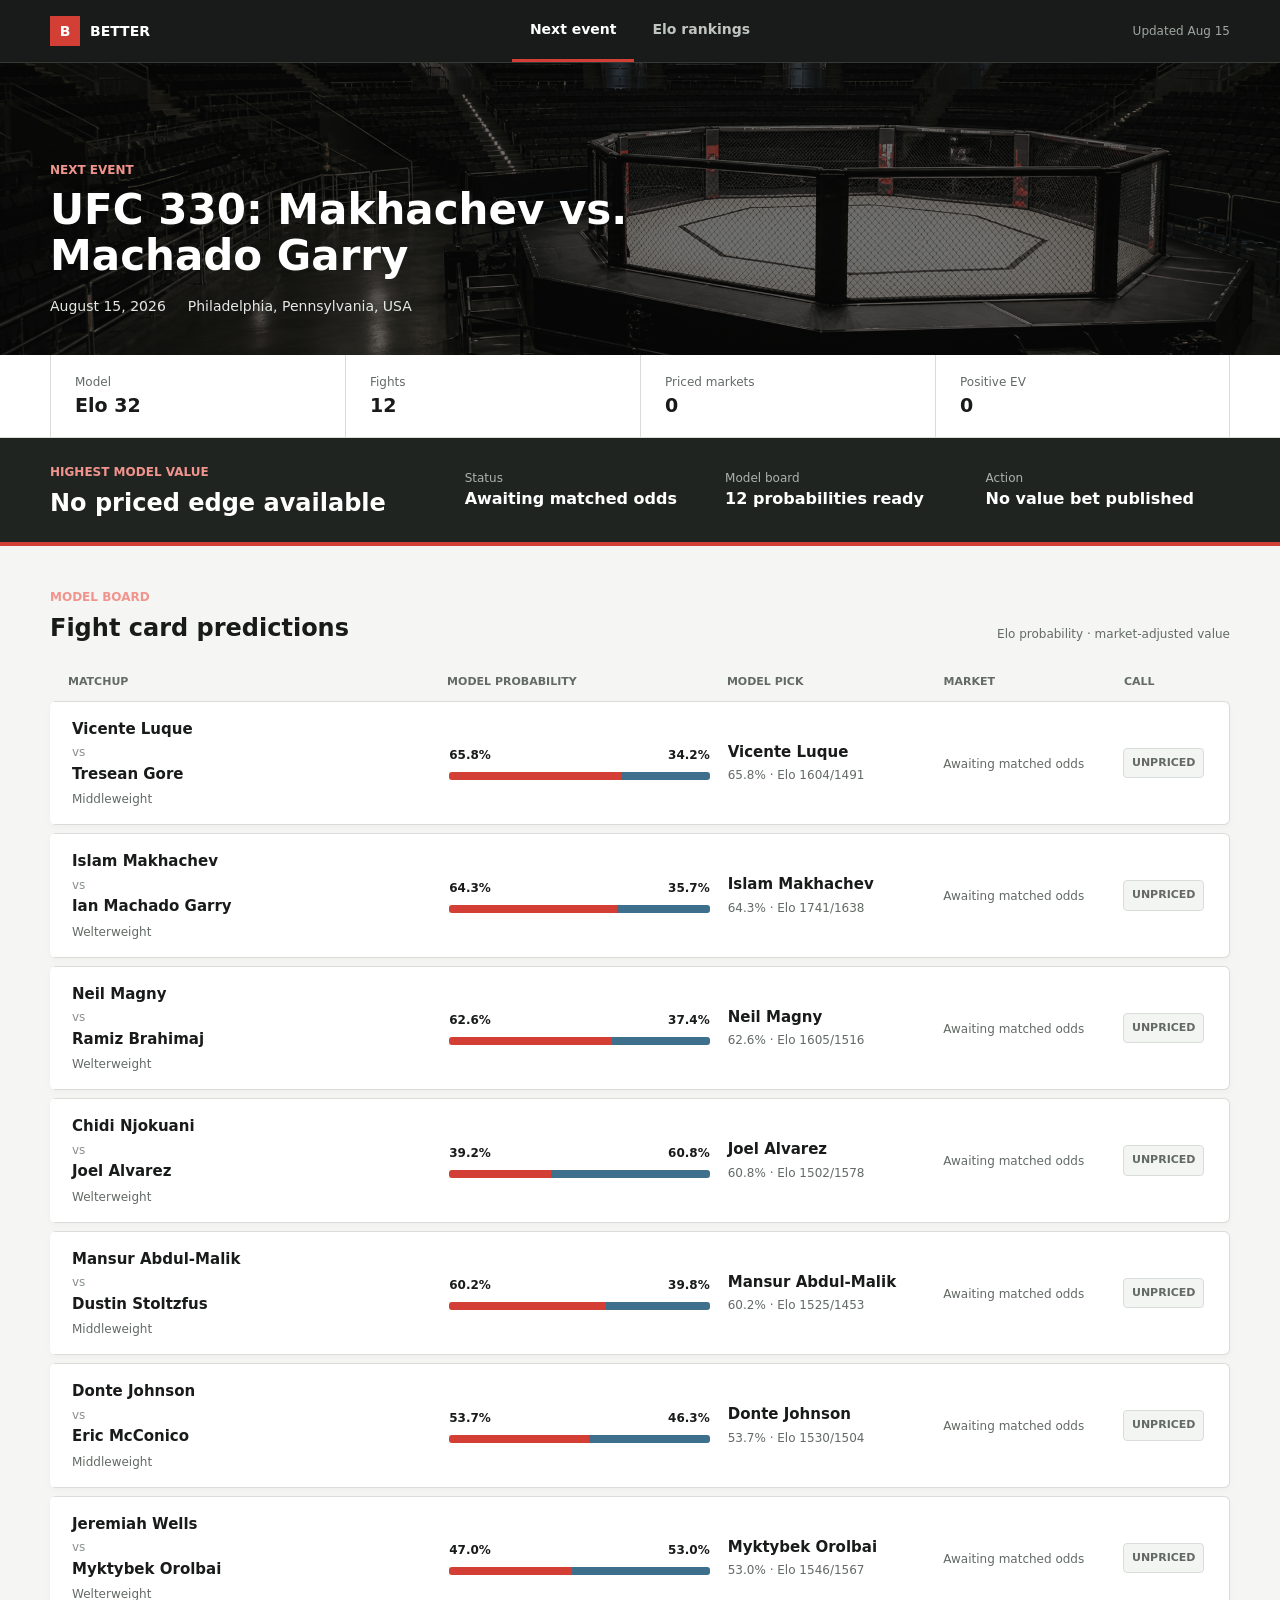
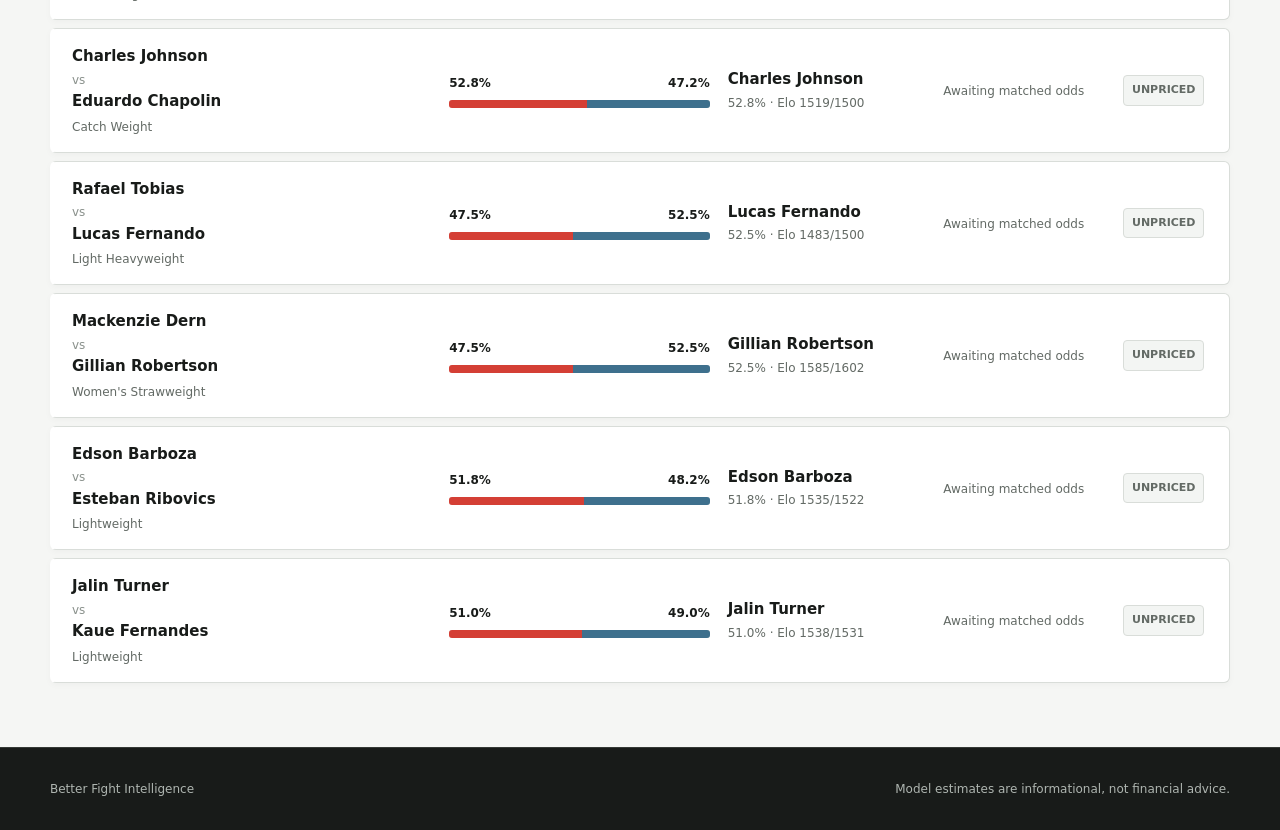
==== site/index.html @ 3f64a3b8 "Remove obsolete project artifacts" ====
<!doctype html>
<html lang="en">
<head>
  <meta charset="utf-8">
  <meta name="viewport" content="width=device-width, initial-scale=1">
  <meta name="description" content="Next-event MMA predictions, market edge, and fighter Elo ratings.">
  <title>Better | Next Event Predictions</title>
  <link rel="stylesheet" href="assets/styles.css">
  <script defer src="assets/app.js"></script>
</head>
<body data-page="predictions">
  <a class="skip-link" href="#main-content">Skip to content</a>
  <header class="site-header">
    <div class="shell nav-shell">
      <a class="brand" href="index.html" aria-label="Better predictions home">
        <span class="brand-mark">B</span>
        <span>BETTER</span>
      </a>
      <nav class="primary-nav" aria-label="Primary navigation">
        <a class="active" href="index.html">Next event</a>
        <a href="rankings.html">Elo rankings</a>
      </nav>
      <span class="data-status" id="generated-status">Loading data</span>
    </div>
  </header>

  <main id="main-content">
    <section class="event-banner" aria-labelledby="event-name">
      <div class="event-shade"></div>
      <div class="shell event-content">
        <p class="eyebrow">Next event</p>
        <h1 id="event-name">Loading fight card</h1>
        <div class="event-meta">
          <span id="event-date">--</span>
          <span id="event-location">--</span>
        </div>
      </div>
    </section>

    <section class="metric-band" aria-label="Event model summary">
      <div class="shell metric-grid">
        <div class="metric"><span class="metric-label">Model</span><strong id="model-name">--</strong></div>
        <div class="metric"><span class="metric-label">Fights</span><strong id="fight-count">--</strong></div>
        <div class="metric"><span class="metric-label">Priced markets</span><strong id="priced-count">--</strong></div>
        <div class="metric"><span class="metric-label">Positive EV</span><strong id="value-count">--</strong></div>
      </div>
    </section>

    <section class="best-bet-band" aria-labelledby="best-bet-title">
      <div class="shell best-bet-layout">
        <div>
          <p class="section-kicker">Highest model value</p>
          <h2 id="best-bet-title">Evaluating markets</h2>
        </div>
        <div class="best-bet-detail" id="best-bet-detail">--</div>
      </div>
    </section>

    <section class="shell content-section" aria-labelledby="fight-card-heading">
      <div class="section-heading">
        <div>
          <p class="section-kicker">Model board</p>
          <h2 id="fight-card-heading">Fight card predictions</h2>
        </div>
        <span class="model-note">Elo probability · market-adjusted value</span>
      </div>

      <div class="fight-table-head" aria-hidden="true">
        <span>Matchup</span><span>Model probability</span><span>Model pick</span><span>Market</span><span>Call</span>
      </div>
      <div class="fight-list" id="fight-list" aria-live="polite"></div>
    </section>
  </main>

  <footer class="site-footer">
    <div class="shell footer-layout">
      <span>Better Fight Intelligence</span>
      <span>Model estimates are informational, not financial advice.</span>
    </div>
  </footer>
</body>
</html>
---- site/assets/styles.css ----
:root {
  --ink: #181b19;
  --muted: #636a65;
  --paper: #f5f6f4;
  --surface: #ffffff;
  --line: #d9ddd9;
  --line-dark: #353a36;
  --red: #d43f35;
  --red-dark: #a92c25;
  --teal: #147c70;
  --amber: #a8750d;
  --blue: #3e708d;
  --shadow: 0 8px 22px rgba(20, 24, 21, 0.08);
}

* { box-sizing: border-box; }

html { color-scheme: light; }

body {
  margin: 0;
  background: var(--paper);
  color: var(--ink);
  font-family: Inter, ui-sans-serif, system-ui, -apple-system, BlinkMacSystemFont, "Segoe UI", sans-serif;
  font-size: 15px;
  line-height: 1.5;
  letter-spacing: 0;
}

a { color: inherit; }

.shell {
  width: min(1180px, calc(100% - 40px));
  margin: 0 auto;
}

.skip-link {
  position: fixed;
  z-index: 100;
  left: 16px;
  top: -80px;
  padding: 10px 14px;
  background: var(--surface);
  border: 1px solid var(--ink);
}

.skip-link:focus { top: 12px; }

.site-header {
  position: sticky;
  z-index: 20;
  top: 0;
  background: var(--ink);
  color: #fff;
  border-bottom: 1px solid var(--line-dark);
}

.nav-shell {
  min-height: 62px;
  display: grid;
  grid-template-columns: 1fr auto 1fr;
  align-items: center;
  gap: 24px;
}

.brand {
  display: inline-flex;
  align-items: center;
  gap: 10px;
  width: max-content;
  color: #fff;
  text-decoration: none;
  font-size: 14px;
  font-weight: 800;
}

.brand-mark {
  width: 30px;
  height: 30px;
  display: grid;
  place-items: center;
  background: var(--red);
  color: #fff;
  font-weight: 900;
}

.primary-nav { display: flex; align-self: stretch; }

.primary-nav a {
  display: flex;
  align-items: center;
  padding: 0 18px;
  color: #bfc5c0;
  text-decoration: none;
  font-size: 14px;
  font-weight: 650;
  border-bottom: 3px solid transparent;
}

.primary-nav a:hover,
.primary-nav a.active {
  color: #fff;
  border-bottom-color: var(--red);
}

.data-status {
  justify-self: end;
  color: #9fa7a1;
  font-size: 12px;
}

.event-banner {
  position: relative;
  min-height: 292px;
  display: flex;
  align-items: flex-end;
  background: var(--ink) url("arena-octagon.png") center / cover no-repeat;
  color: #fff;
  overflow: hidden;
}

.event-shade {
  position: absolute;
  inset: 0;
  background: rgba(10, 12, 10, 0.58);
}

.event-content {
  position: relative;
  z-index: 1;
  padding-top: 64px;
  padding-bottom: 38px;
}

.eyebrow,
.section-kicker {
  margin: 0 0 8px;
  color: #f1948d;
  font-size: 12px;
  font-weight: 800;
  text-transform: uppercase;
}

.eyebrow.dark { color: var(--red-dark); }

h1, h2, p { letter-spacing: 0; }

h1 {
  max-width: 780px;
  margin: 0;
  font-size: 42px;
  line-height: 1.08;
  font-weight: 780;
}

h2 {
  margin: 0;
  font-size: 24px;
  line-height: 1.2;
}

.event-meta {
  display: flex;
  gap: 22px;
  margin-top: 18px;
  color: #e5e9e5;
  font-size: 14px;
}

.metric-band {
  background: var(--surface);
  border-bottom: 1px solid var(--line);
}

.metric-grid {
  min-height: 82px;
  display: grid;
  grid-template-columns: repeat(4, 1fr);
}

.metric {
  display: flex;
  flex-direction: column;
  justify-content: center;
  padding: 14px 24px;
  border-left: 1px solid var(--line);
}

.metric:last-child { border-right: 1px solid var(--line); }
.metric strong { font-size: 19px; }
.metric-label { color: var(--muted); font-size: 12px; }

.best-bet-band {
  background: #202421;
  color: #fff;
  border-bottom: 4px solid var(--red);
}

.best-bet-layout {
  min-height: 104px;
  display: grid;
  grid-template-columns: minmax(240px, 1fr) 2fr;
  align-items: center;
  gap: 32px;
  padding-top: 18px;
  padding-bottom: 18px;
}

.best-bet-detail {
  display: grid;
  grid-template-columns: repeat(3, minmax(0, 1fr));
  gap: 16px;
}

.best-value { display: flex; flex-direction: column; }
.best-value span { color: #abb3ad; font-size: 12px; }
.best-value strong { font-size: 16px; }

.content-section { padding-top: 42px; padding-bottom: 64px; }

.section-heading {
  display: flex;
  align-items: flex-end;
  justify-content: space-between;
  gap: 24px;
  margin-bottom: 20px;
}

.model-note { color: var(--muted); font-size: 12px; }

.fight-table-head,
.fight-row {
  display: grid;
  grid-template-columns: minmax(250px, 2fr) minmax(210px, 1.45fr) minmax(150px, 1.1fr) minmax(120px, 0.9fr) 88px;
  gap: 18px;
  align-items: center;
}

.fight-table-head {
  min-height: 38px;
  padding: 0 18px;
  color: var(--muted);
  font-size: 11px;
  font-weight: 750;
  text-transform: uppercase;
}

.fight-list { display: grid; gap: 8px; }

.fight-row {
  min-height: 102px;
  padding: 16px 18px;
  background: var(--surface);
  border: 1px solid var(--line);
  border-left: 4px solid transparent;
  border-radius: 6px;
  box-shadow: 0 2px 7px rgba(20, 24, 21, 0.03);
}

.fight-row.value-row { border-left-color: var(--teal); }
.fight-row:hover { box-shadow: var(--shadow); }

.matchup { min-width: 0; }
.matchup strong { display: block; font-size: 15px; }
.matchup .versus { color: #8a918c; font-size: 12px; }
.weight-class { margin-top: 5px; color: var(--muted); font-size: 12px; }

.probability-labels {
  display: flex;
  justify-content: space-between;
  gap: 10px;
  font-size: 12px;
  font-weight: 700;
}

.probability-track {
  width: 100%;
  height: 8px;
  display: flex;
  margin-top: 8px;
  overflow: hidden;
  background: #e8ebe8;
  border-radius: 3px;
}

.probability-red { background: var(--red); }
.probability-blue { background: var(--blue); }

.pick-name { display: block; font-weight: 750; }
.pick-meta, .market-meta { color: var(--muted); font-size: 12px; }
.market-lines { display: grid; gap: 3px; }

.call-badge {
  min-width: 68px;
  display: inline-flex;
  justify-content: center;
  padding: 6px 8px;
  border: 1px solid var(--line);
  border-radius: 4px;
  color: var(--muted);
  background: #f3f5f3;
  font-size: 11px;
  font-weight: 800;
  text-transform: uppercase;
}

.call-value { color: #fff; background: var(--teal); border-color: var(--teal); }
.call-lean { color: #fff; background: var(--amber); border-color: var(--amber); }
.call-pass { color: #fff; background: #747b76; border-color: #747b76; }

.ranking-intro {
  background: var(--surface);
  border-bottom: 1px solid var(--line);
}

.intro-layout {
  min-height: 222px;
  display: grid;
  grid-template-columns: 1fr auto;
  align-items: center;
  gap: 48px;
}

.ranking-intro h1 { color: var(--ink); }
.intro-copy { max-width: 650px; margin: 14px 0 0; color: var(--muted); }

.ranking-stat {
  min-width: 190px;
  padding: 26px;
  background: var(--ink);
  color: #fff;
  border-radius: 6px;
}

.ranking-stat strong { display: block; font-size: 34px; }
.ranking-stat span { color: #adb5af; font-size: 12px; }

.ranking-controls {
  display: grid;
  grid-template-columns: minmax(220px, 1.2fr) minmax(190px, 0.8fr) auto auto;
  gap: 14px;
  align-items: end;
  margin-bottom: 18px;
  padding: 16px;
  background: #e9ece9;
  border: 1px solid var(--line);
  border-radius: 6px;
}

.search-field,
.select-field { display: grid; gap: 5px; color: var(--muted); font-size: 11px; font-weight: 700; }

input[type="search"], select {
  width: 100%;
  height: 40px;
  padding: 0 11px;
  border: 1px solid #bac0bb;
  border-radius: 4px;
  background: #fff;
  color: var(--ink);
  font: inherit;
}

.active-toggle {
  min-height: 40px;
  display: inline-flex;
  align-items: center;
  gap: 8px;
  color: #343935;
  font-size: 13px;
}

.active-toggle input { width: 17px; height: 17px; accent-color: var(--teal); }
.result-count { align-self: center; color: var(--muted); font-size: 12px; text-align: right; }

.ranking-table-wrap { overflow-x: auto; border: 1px solid var(--line); border-radius: 6px; background: #fff; }
.ranking-table { width: 100%; min-width: 900px; border-collapse: collapse; }
.ranking-table th { height: 42px; padding: 0 13px; background: #eef0ee; color: var(--muted); font-size: 11px; text-align: left; text-transform: uppercase; }
.ranking-table td { height: 58px; padding: 8px 13px; border-top: 1px solid #e4e7e4; vertical-align: middle; }
.ranking-table tbody tr:hover { background: #f7f8f7; }
.rank-number { color: var(--muted); font-variant-numeric: tabular-nums; }
.fighter-name { font-weight: 750; }
.elo-score { font-size: 17px; font-weight: 800; font-variant-numeric: tabular-nums; }
.positive { color: var(--teal); }
.negative { color: var(--red-dark); }
.neutral { color: var(--muted); }

.form { display: flex; gap: 4px; }
.form-mark { width: 23px; height: 23px; display: grid; place-items: center; border-radius: 3px; color: #fff; font-size: 9px; font-weight: 850; }
.form-w { background: var(--teal); }
.form-l { background: var(--red); }
.form-d { background: var(--amber); }
.form-nc { background: #707772; }

.show-more {
  height: 42px;
  display: block;
  margin: 18px auto 0;
  padding: 0 22px;
  border: 1px solid var(--ink);
  border-radius: 4px;
  background: transparent;
  color: var(--ink);
  font: inherit;
  font-weight: 750;
  cursor: pointer;
}

.show-more:hover { background: var(--ink); color: #fff; }
.show-more[hidden] { display: none; }

.site-footer {
  background: var(--ink);
  color: #aeb5b0;
  border-top: 1px solid var(--line-dark);
}

.footer-layout {
  min-height: 82px;
  display: flex;
  justify-content: space-between;
  align-items: center;
  gap: 30px;
  font-size: 12px;
}

.error-state { padding: 26px; background: #fff; border: 1px solid #e0aaa5; color: var(--red-dark); border-radius: 6px; }
.mobile-label { display: none; }

@media (max-width: 900px) {
  .nav-shell { grid-template-columns: auto 1fr; }
  .data-status { display: none; }
  .primary-nav { justify-self: end; }
  .fight-table-head { display: none; }
  .fight-row { grid-template-columns: 1fr 1fr; gap: 18px 24px; }
  .matchup { grid-column: 1 / -1; }
  .mobile-label { display: block; margin-bottom: 4px; color: var(--muted); font-size: 10px; font-weight: 750; text-transform: uppercase; }
  .ranking-controls { grid-template-columns: 1fr 1fr; }
}

@media (max-width: 640px) {
  .shell { width: min(100% - 24px, 1180px); }
  .site-header { position: static; }
  .nav-shell { min-height: 108px; grid-template-columns: 1fr; gap: 0; padding-top: 12px; }
  .brand { justify-self: center; }
  .primary-nav { width: 100%; justify-self: stretch; justify-content: center; }
  .primary-nav a { min-height: 55px; padding: 0 14px; }
  .event-banner { min-height: 250px; background-position: 62% center; }
  .event-content { padding-top: 40px; padding-bottom: 28px; }
  h1 { font-size: 31px; }
  h2 { font-size: 21px; }
  .event-meta { flex-direction: column; gap: 3px; margin-top: 14px; }
  .metric-grid { grid-template-columns: 1fr 1fr; }
  .metric { min-height: 72px; border-bottom: 1px solid var(--line); }
  .metric:nth-child(2) { border-right: 1px solid var(--line); }
  .best-bet-layout { grid-template-columns: 1fr; gap: 14px; }
  .best-bet-detail { grid-template-columns: 1fr 1fr; }
  .section-heading { align-items: flex-start; flex-direction: column; gap: 8px; }
  .content-section { padding-top: 30px; padding-bottom: 44px; }
  .fight-row { grid-template-columns: 1fr; }
  .matchup { grid-column: auto; }
  .intro-layout { min-height: auto; grid-template-columns: 1fr; gap: 24px; padding-top: 38px; padding-bottom: 30px; }
  .ranking-stat { min-width: 0; padding: 18px; }
  .ranking-controls { grid-template-columns: 1fr; }
  .result-count { text-align: left; }
  .footer-layout { min-height: 100px; align-items: flex-start; justify-content: center; flex-direction: column; gap: 4px; padding-top: 22px; padding-bottom: 22px; }
}
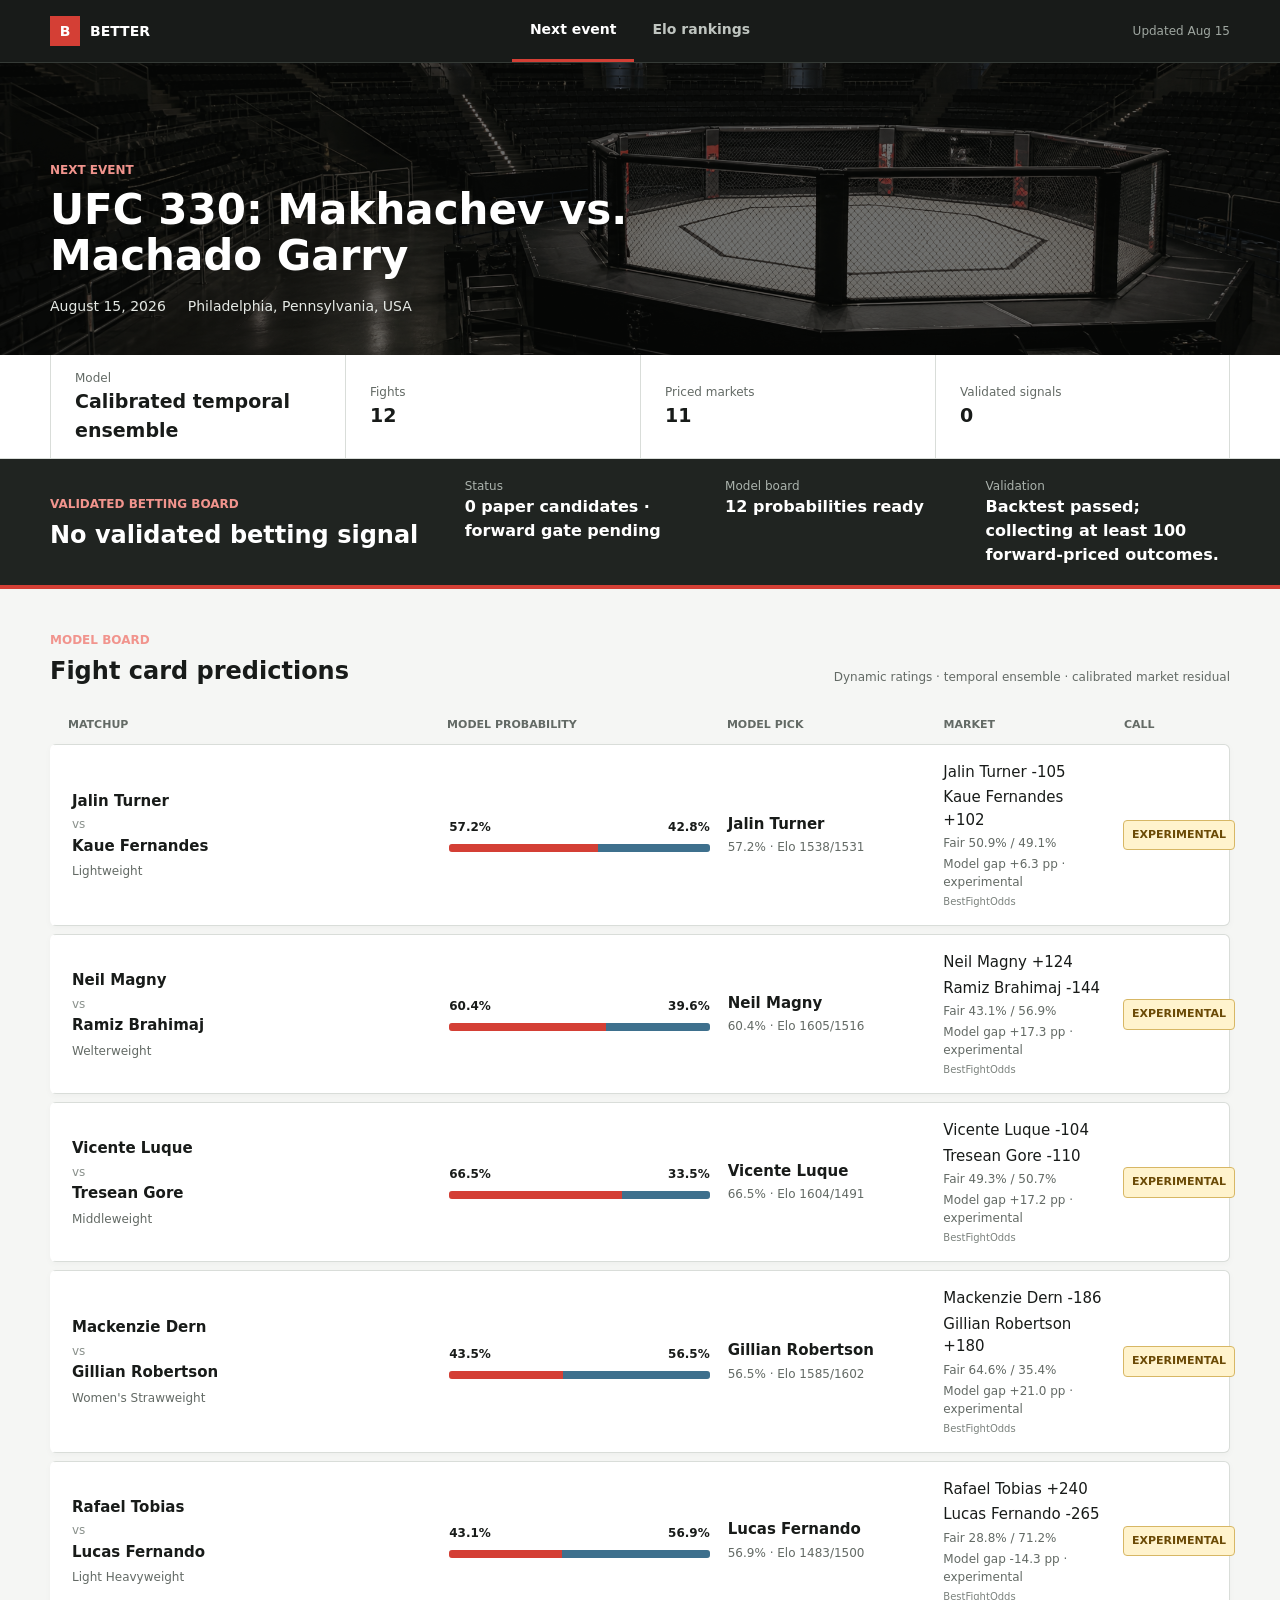
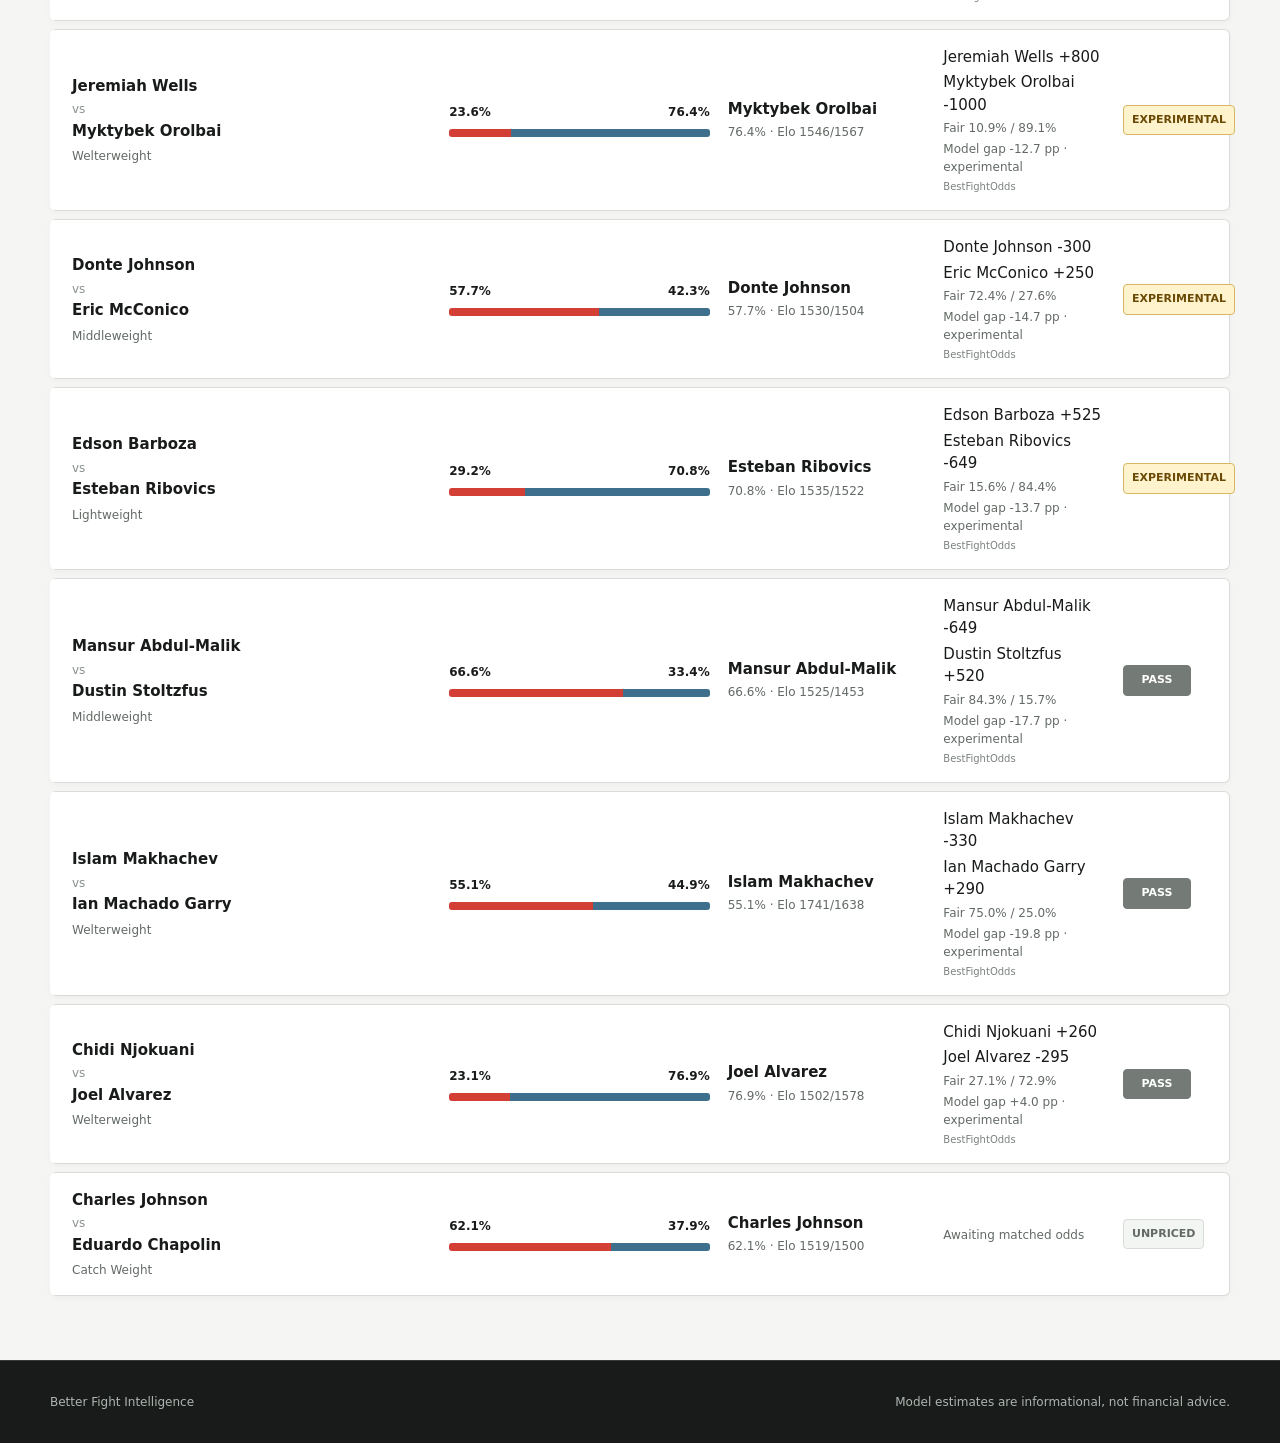
==== commit c26acc69: "Add calibrated model validation and forward prediction tracking" ====
--- a/site/index.html
+++ b/site/index.html
@@ -5,8 +5,8 @@
   <meta name="viewport" content="width=device-width, initial-scale=1">
   <meta name="description" content="Next-event MMA predictions, market edge, and fighter Elo ratings.">
   <title>Better | Next Event Predictions</title>
-  <link rel="stylesheet" href="assets/styles.css">
-  <script defer src="assets/app.js"></script>
+  <link rel="stylesheet" href="assets/styles.css?v=3">
+  <script defer src="assets/app.js?v=3"></script>
 </head>
 <body data-page="predictions">
   <a class="skip-link" href="#main-content">Skip to content</a>
@@ -42,14 +42,14 @@
         <div class="metric"><span class="metric-label">Model</span><strong id="model-name">--</strong></div>
         <div class="metric"><span class="metric-label">Fights</span><strong id="fight-count">--</strong></div>
         <div class="metric"><span class="metric-label">Priced markets</span><strong id="priced-count">--</strong></div>
-        <div class="metric"><span class="metric-label">Positive EV</span><strong id="value-count">--</strong></div>
+        <div class="metric"><span class="metric-label">Validated signals</span><strong id="value-count">--</strong></div>
       </div>
     </section>
 
     <section class="best-bet-band" aria-labelledby="best-bet-title">
       <div class="shell best-bet-layout">
         <div>
-          <p class="section-kicker">Highest model value</p>
+          <p class="section-kicker">Validated betting board</p>
           <h2 id="best-bet-title">Evaluating markets</h2>
         </div>
         <div class="best-bet-detail" id="best-bet-detail">--</div>
@@ -62,7 +62,7 @@
           <p class="section-kicker">Model board</p>
           <h2 id="fight-card-heading">Fight card predictions</h2>
         </div>
-        <span class="model-note">Elo probability · market-adjusted value</span>
+        <span class="model-note">Dynamic ratings · temporal ensemble · calibrated market residual</span>
       </div>
 
       <div class="fight-table-head" aria-hidden="true">
--- a/site/assets/styles.css
+++ b/site/assets/styles.css
@@ -288,6 +288,7 @@
 
 .pick-name { display: block; font-weight: 750; }
 .pick-meta, .market-meta { color: var(--muted); font-size: 12px; }
+.market-source { color: #7b827d; font-size: 10px; }
 .market-lines { display: grid; gap: 3px; }
 
 .call-badge {
@@ -304,7 +305,9 @@
   text-transform: uppercase;
 }
 
-.call-value { color: #fff; background: var(--teal); border-color: var(--teal); }
+.call-signal { color: #fff; background: var(--teal); border-color: var(--teal); }
+.call-paper { color: #fff; background: var(--blue); border-color: var(--blue); }
+.call-experimental { color: #6b4a06; background: #fff3cd; border-color: #d7b765; }
 .call-lean { color: #fff; background: var(--amber); border-color: var(--amber); }
 .call-pass { color: #fff; background: #747b76; border-color: #747b76; }
 
@@ -455,10 +458,12 @@
   .metric:nth-child(2) { border-right: 1px solid var(--line); }
   .best-bet-layout { grid-template-columns: 1fr; gap: 14px; }
   .best-bet-detail { grid-template-columns: 1fr 1fr; }
+  .best-bet-detail .best-value:last-child { grid-column: 1 / -1; }
   .section-heading { align-items: flex-start; flex-direction: column; gap: 8px; }
   .content-section { padding-top: 30px; padding-bottom: 44px; }
-  .fight-row { grid-template-columns: 1fr; }
-  .matchup { grid-column: auto; }
+  .fight-row { grid-template-columns: 1fr 1fr; }
+  .matchup,
+  .fight-row > div:nth-child(2) { grid-column: 1 / -1; }
   .intro-layout { min-height: auto; grid-template-columns: 1fr; gap: 24px; padding-top: 38px; padding-bottom: 30px; }
   .ranking-stat { min-width: 0; padding: 18px; }
   .ranking-controls { grid-template-columns: 1fr; }
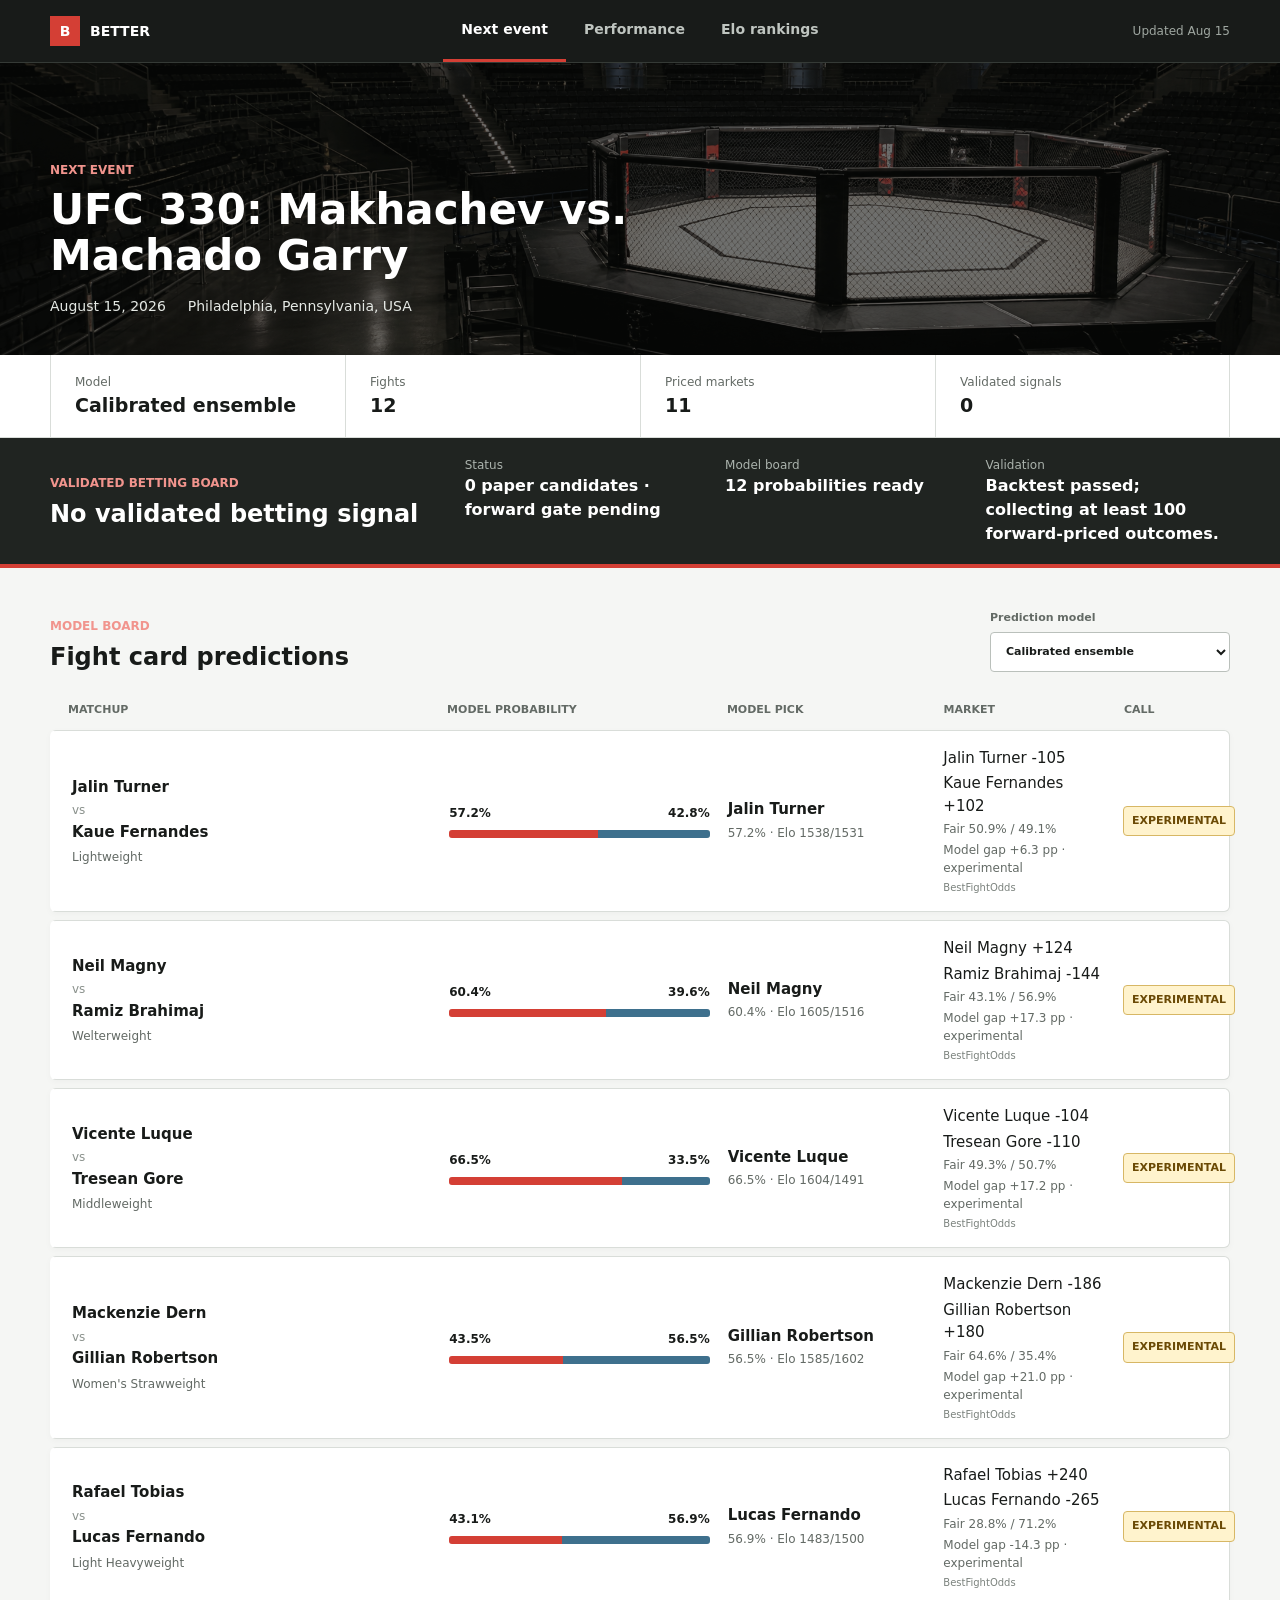
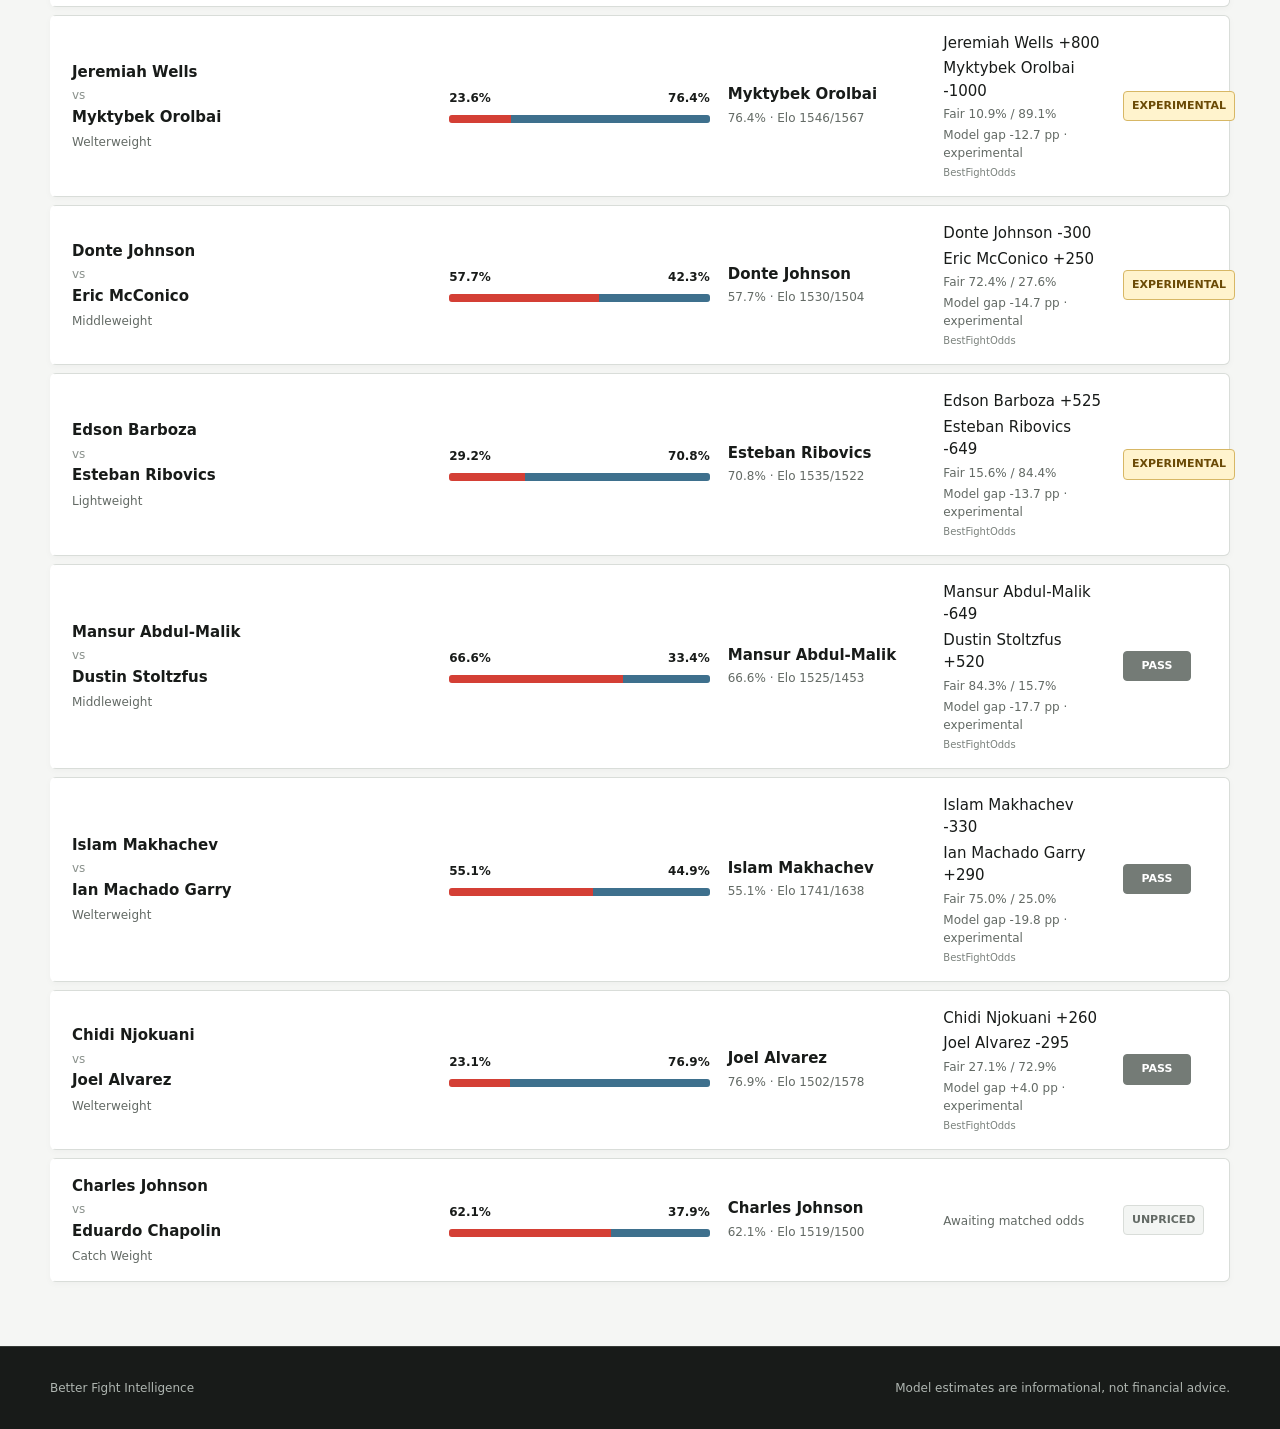
==== commit 0e296598: "Implement application updates" ====
--- a/site/index.html
+++ b/site/index.html
@@ -5,8 +5,8 @@
   <meta name="viewport" content="width=device-width, initial-scale=1">
   <meta name="description" content="Next-event MMA predictions, market edge, and fighter Elo ratings.">
   <title>Better | Next Event Predictions</title>
-  <link rel="stylesheet" href="assets/styles.css?v=3">
-  <script defer src="assets/app.js?v=3"></script>
+  <link rel="stylesheet" href="assets/styles.css?v=4">
+  <script defer src="assets/app.js?v=4"></script>
 </head>
 <body data-page="predictions">
   <a class="skip-link" href="#main-content">Skip to content</a>
@@ -18,6 +18,7 @@
       </a>
       <nav class="primary-nav" aria-label="Primary navigation">
         <a class="active" href="index.html">Next event</a>
+        <a href="performance.html">Performance</a>
         <a href="rankings.html">Elo rankings</a>
       </nav>
       <span class="data-status" id="generated-status">Loading data</span>
@@ -62,7 +63,10 @@
           <p class="section-kicker">Model board</p>
           <h2 id="fight-card-heading">Fight card predictions</h2>
         </div>
-        <span class="model-note">Dynamic ratings · temporal ensemble · calibrated market residual</span>
+        <label class="select-field model-selector">
+          <span>Prediction model</span>
+          <select id="prediction-model"></select>
+        </label>
       </div>
 
       <div class="fight-table-head" aria-hidden="true">
--- a/site/assets/styles.css
+++ b/site/assets/styles.css
@@ -227,6 +227,7 @@
 }
 
 .model-note { color: var(--muted); font-size: 12px; }
+.model-selector { width: min(240px, 100%); }
 
 .fight-table-head,
 .fight-row {
@@ -308,6 +309,7 @@
 .call-signal { color: #fff; background: var(--teal); border-color: var(--teal); }
 .call-paper { color: #fff; background: var(--blue); border-color: var(--blue); }
 .call-experimental { color: #6b4a06; background: #fff3cd; border-color: #d7b765; }
+.call-compare { color: #315c73; background: #e8f1f5; border-color: #a8c3d1; }
 .call-lean { color: #fff; background: var(--amber); border-color: var(--amber); }
 .call-pass { color: #fff; background: #747b76; border-color: #747b76; }
 
@@ -387,6 +389,16 @@
 .positive { color: var(--teal); }
 .negative { color: var(--red-dark); }
 .neutral { color: var(--muted); }
+
+.performance-intro .intro-copy { max-width: 720px; }
+.performance-period { background: var(--teal); }
+.performance-table-wrap { overflow-x: auto; border: 1px solid var(--line); border-radius: 6px; background: #fff; }
+.performance-table { width: 100%; min-width: 760px; border-collapse: collapse; font-variant-numeric: tabular-nums; }
+.performance-table th { height: 42px; padding: 0 15px; background: #eef0ee; color: var(--muted); font-size: 11px; text-align: left; text-transform: uppercase; }
+.performance-table td { height: 58px; padding: 9px 15px; border-top: 1px solid #e4e7e4; }
+.performance-table tbody tr:hover { background: #f7f8f7; }
+.event-name-cell { width: 44%; font-weight: 730; }
+.accuracy-score { color: var(--teal); font-weight: 800; }
 
 .form { display: flex; gap: 4px; }
 .form-mark { width: 23px; height: 23px; display: grid; place-items: center; border-radius: 3px; color: #fff; font-size: 9px; font-weight: 850; }
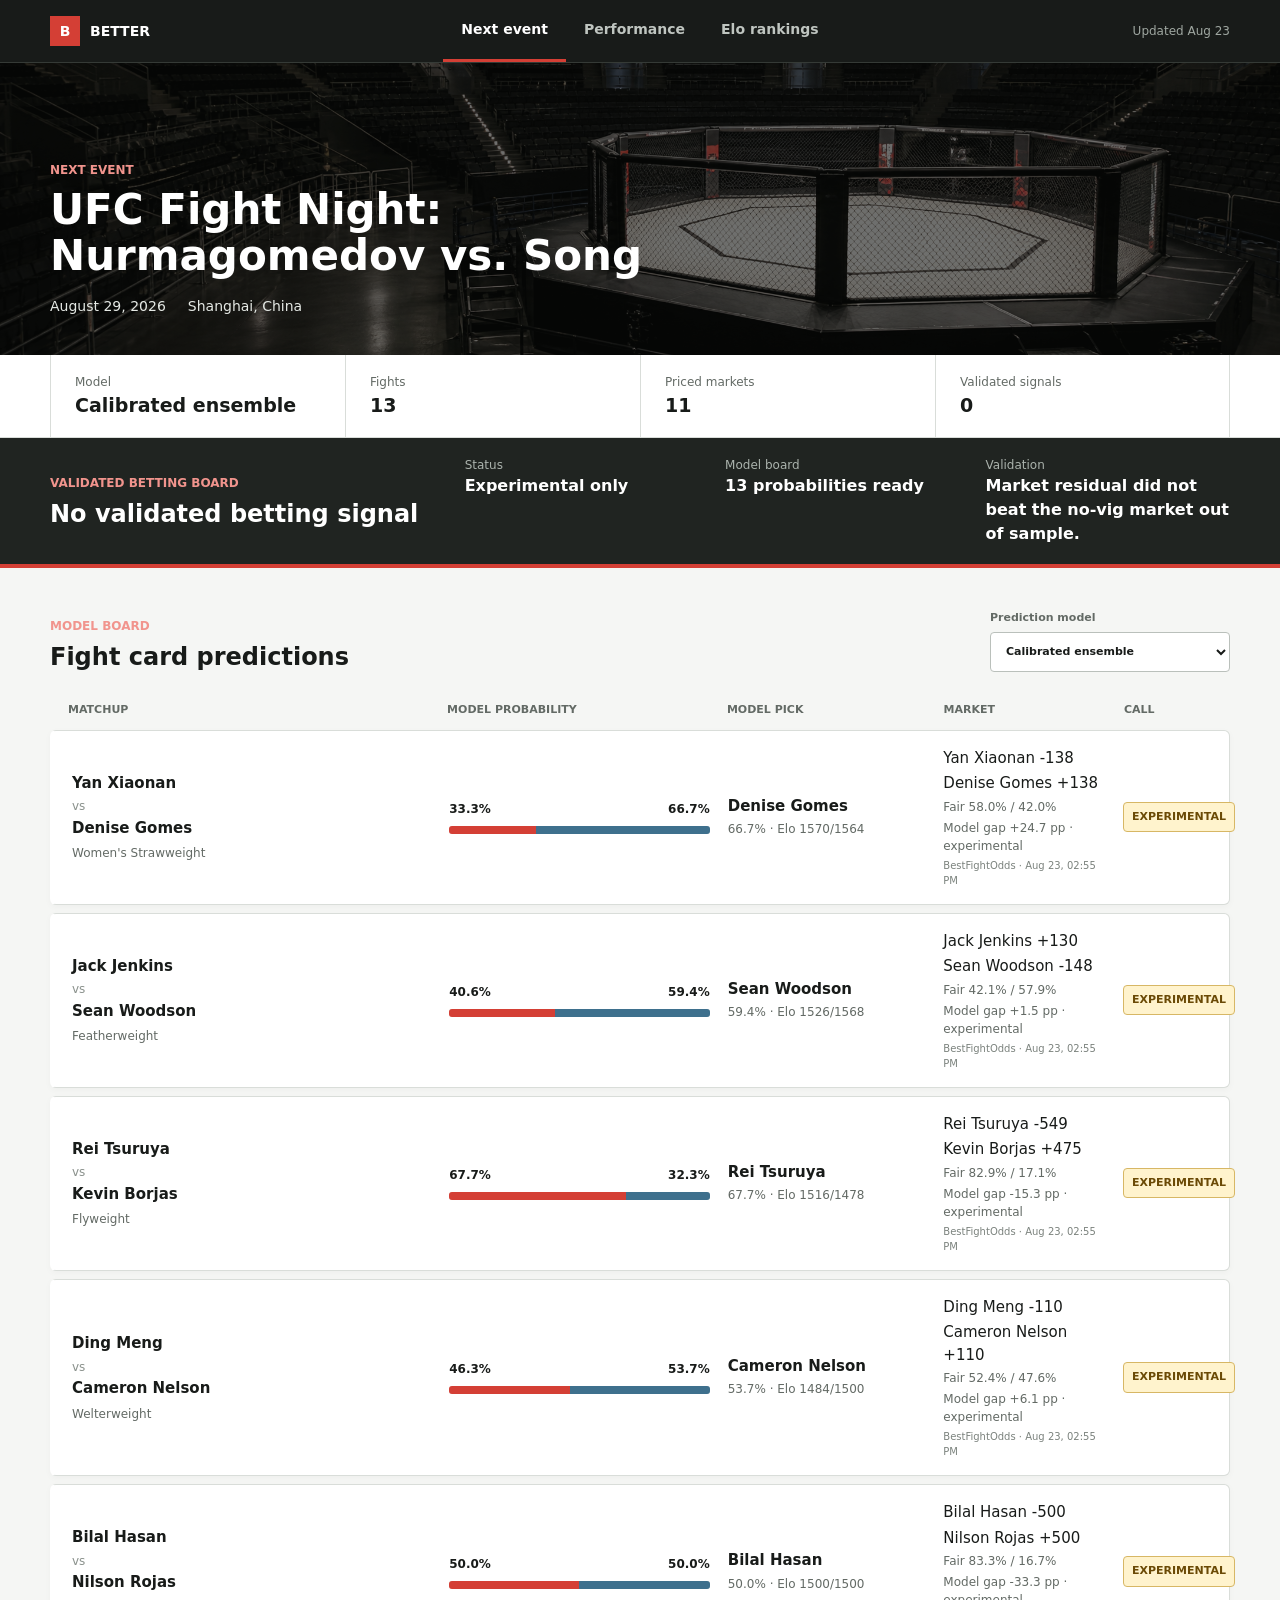
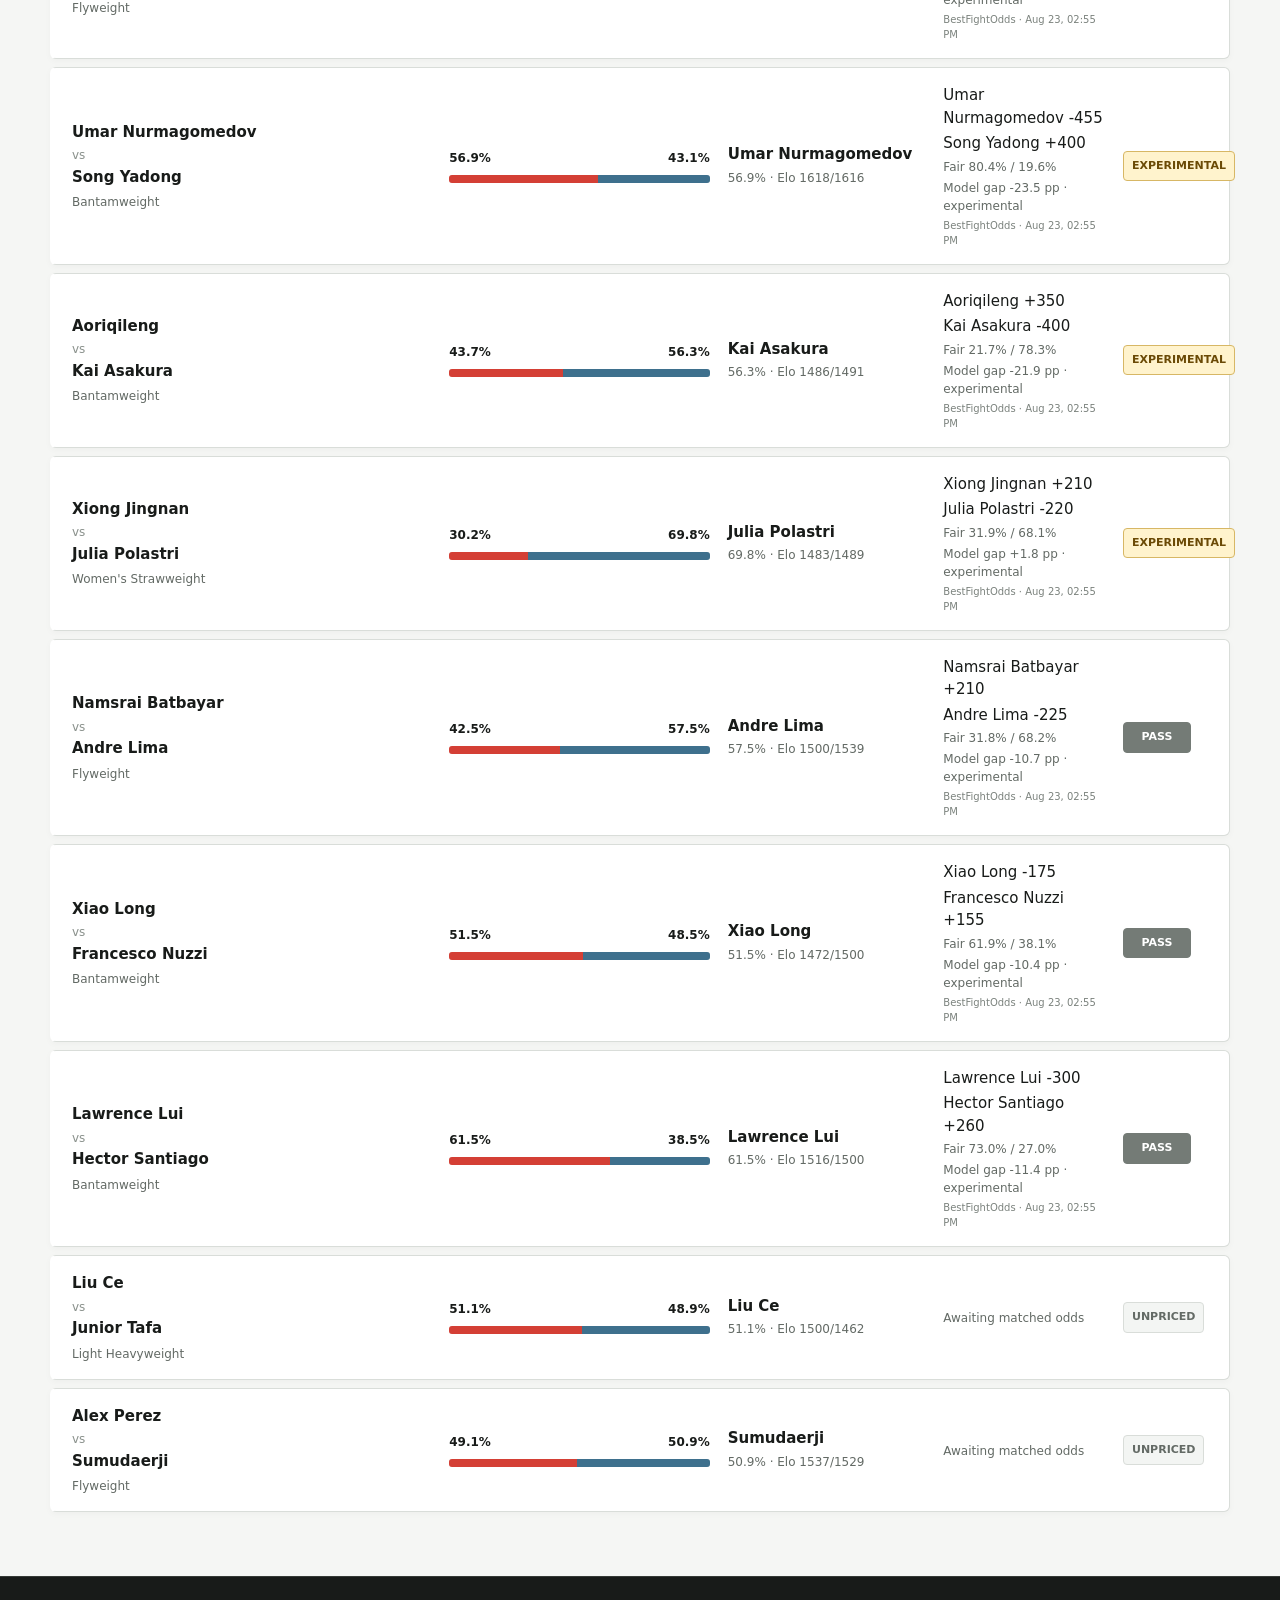
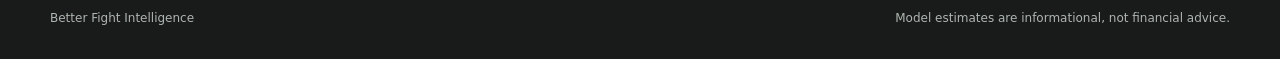
==== commit 18d5993a: "Add initial application implementation" ====
--- a/site/index.html
+++ b/site/index.html
@@ -5,8 +5,8 @@
   <meta name="viewport" content="width=device-width, initial-scale=1">
   <meta name="description" content="Next-event MMA predictions, market edge, and fighter Elo ratings.">
   <title>Better | Next Event Predictions</title>
-  <link rel="stylesheet" href="assets/styles.css?v=4">
-  <script defer src="assets/app.js?v=4"></script>
+  <link rel="stylesheet" href="assets/styles.css?v=5">
+  <script defer src="assets/app.js?v=5"></script>
 </head>
 <body data-page="predictions">
   <a class="skip-link" href="#main-content">Skip to content</a>
--- a/site/assets/styles.css
+++ b/site/assets/styles.css
@@ -399,6 +399,24 @@
 .performance-table tbody tr:hover { background: #f7f8f7; }
 .event-name-cell { width: 44%; font-weight: 730; }
 .accuracy-score { color: var(--teal); font-weight: 800; }
+.event-detail-trigger { padding: 0; border: 0; background: transparent; color: var(--ink); font: inherit; font-weight: 730; text-align: left; cursor: pointer; }
+.event-detail-trigger:hover { color: var(--red-dark); text-decoration: underline; }
+.event-detail-dialog { width: min(660px, calc(100% - 28px)); max-height: min(760px, calc(100dvh - 28px)); padding: 0; border: 1px solid var(--line-dark); border-radius: 6px; color: var(--ink); background: var(--surface); box-shadow: 0 18px 60px rgba(0, 0, 0, 0.28); }
+.event-detail-dialog::backdrop { background: rgba(12, 15, 13, 0.64); }
+.event-detail-header { display: flex; align-items: flex-start; justify-content: space-between; gap: 16px; padding: 24px 24px 16px; border-bottom: 1px solid var(--line); }
+.event-detail-header h2 { font-size: 22px; }
+.dialog-close { width: 34px; height: 34px; display: grid; place-items: center; flex: 0 0 auto; border: 1px solid var(--line); border-radius: 4px; background: var(--surface); color: var(--ink); font-size: 25px; line-height: 1; cursor: pointer; }
+.dialog-close:hover { background: var(--ink); color: #fff; }
+.event-detail-summary { margin: 16px 24px; color: var(--muted); }
+.incorrect-fight-list { max-height: 500px; overflow-y: auto; padding: 0 24px 24px; }
+.incorrect-fight { display: flex; justify-content: space-between; gap: 16px; padding: 14px 0; border-top: 1px solid var(--line); }
+.incorrect-fight:first-child { border-top: 0; }
+.incorrect-fight strong { display: block; }
+.incorrect-fight strong span { color: var(--muted); font-size: 12px; font-weight: 500; }
+.incorrect-actual { display: block; margin-top: 4px; color: var(--red-dark); font-size: 12px; }
+.incorrect-pick { min-width: 130px; display: flex; flex-direction: column; align-items: flex-end; color: var(--muted); font-size: 12px; text-align: right; }
+.incorrect-pick strong { color: var(--ink); font-size: 15px; }
+.no-incorrect-picks { margin: 0; padding: 16px 0; color: var(--teal); font-weight: 700; }
 
 .form { display: flex; gap: 4px; }
 .form-mark { width: 23px; height: 23px; display: grid; place-items: center; border-radius: 3px; color: #fff; font-size: 9px; font-weight: 850; }
@@ -480,5 +498,10 @@
   .ranking-stat { min-width: 0; padding: 18px; }
   .ranking-controls { grid-template-columns: 1fr; }
   .result-count { text-align: left; }
+  .event-detail-header { padding: 20px 18px 14px; }
+  .event-detail-summary { margin: 14px 18px; }
+  .incorrect-fight-list { max-height: 480px; padding: 0 18px 18px; }
+  .incorrect-fight { flex-direction: column; gap: 8px; }
+  .incorrect-pick { align-items: flex-start; text-align: left; }
   .footer-layout { min-height: 100px; align-items: flex-start; justify-content: center; flex-direction: column; gap: 4px; padding-top: 22px; padding-bottom: 22px; }
 }
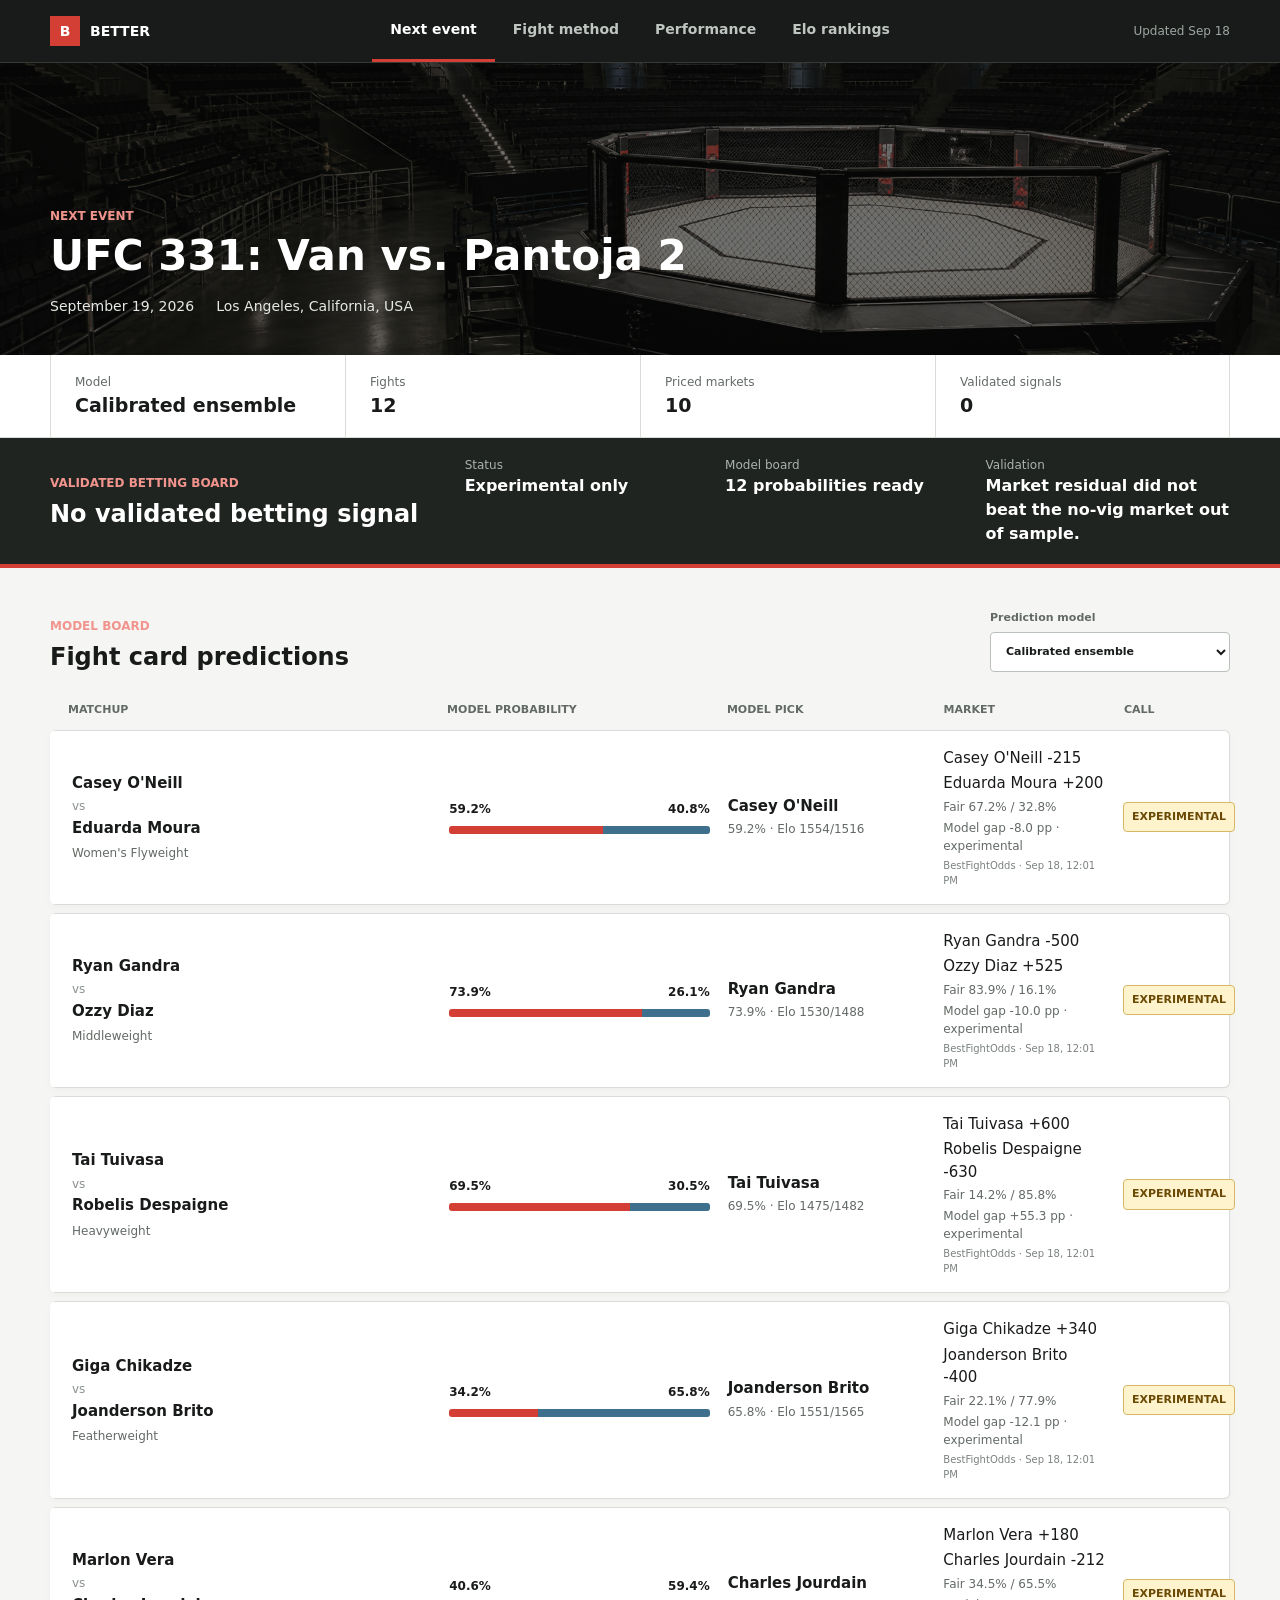
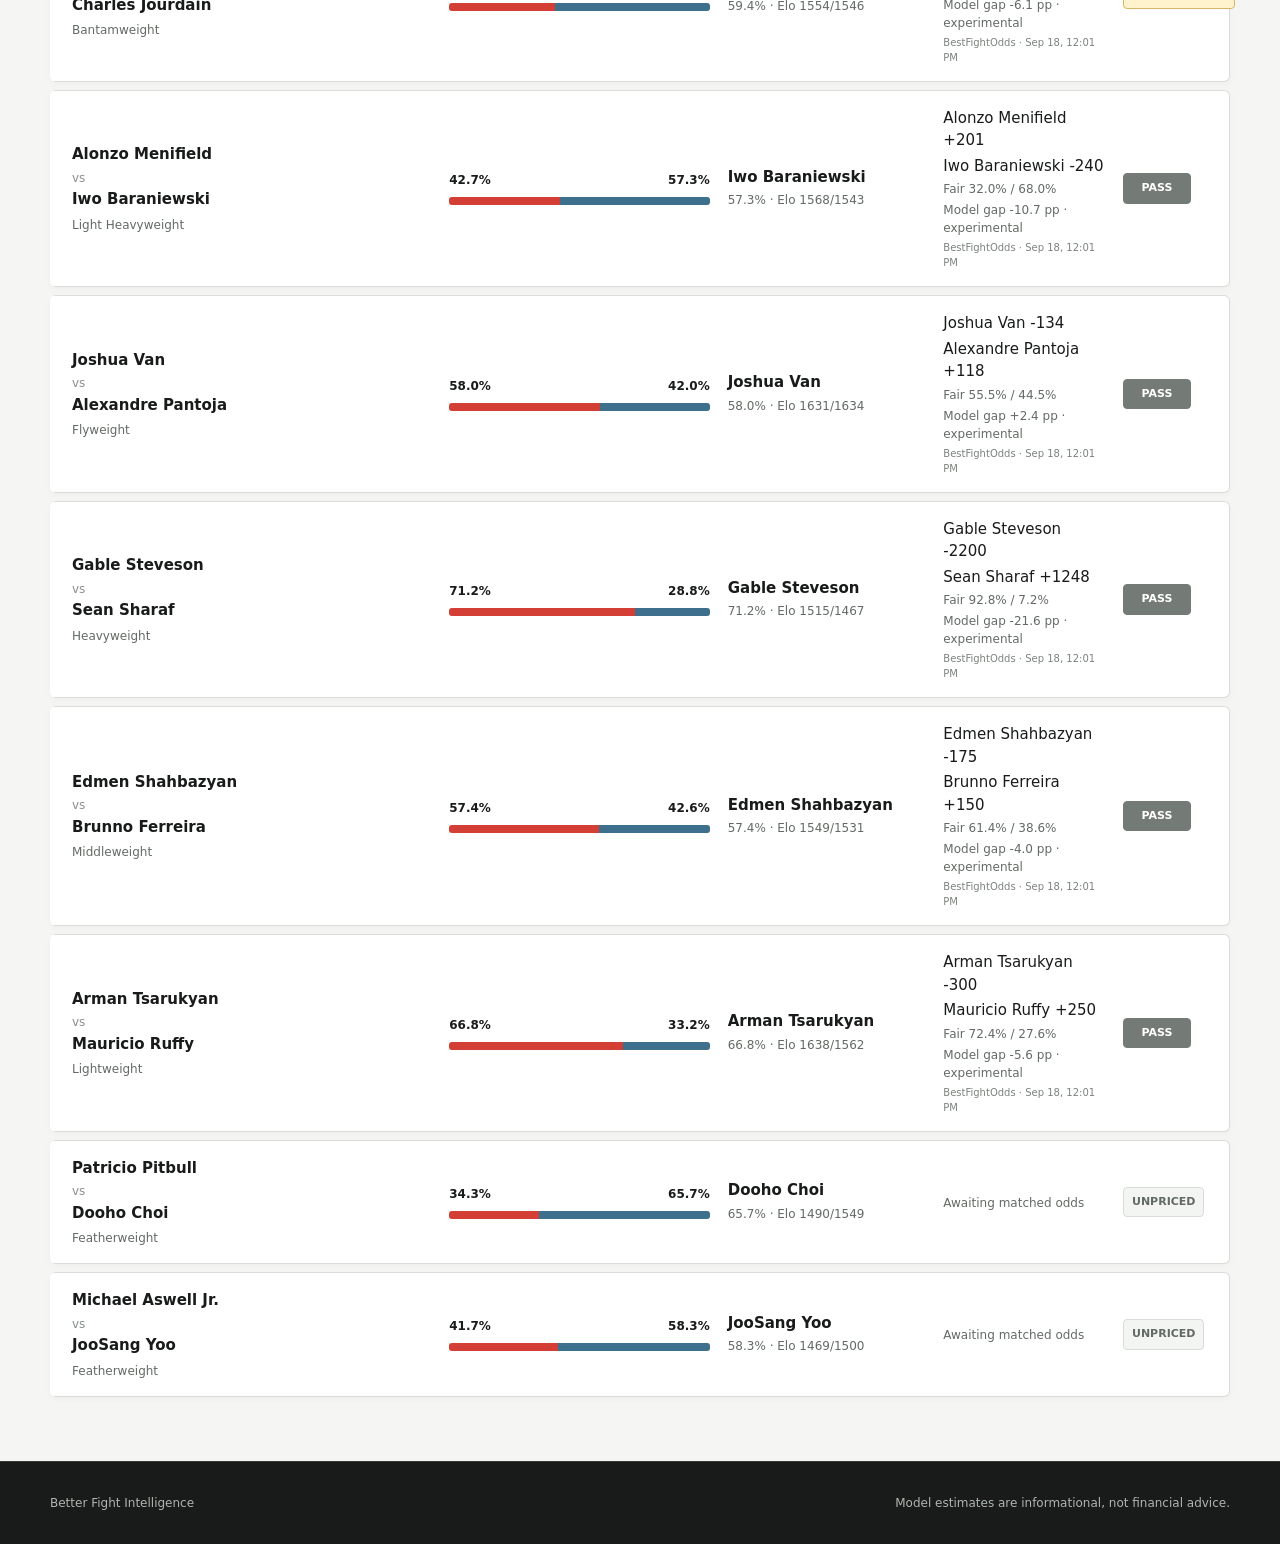
==== commit 1c2e5d78: "Add fight method prediction model and page" ====
--- a/site/index.html
+++ b/site/index.html
@@ -5,8 +5,8 @@
   <meta name="viewport" content="width=device-width, initial-scale=1">
   <meta name="description" content="Next-event MMA predictions, market edge, and fighter Elo ratings.">
   <title>Better | Next Event Predictions</title>
-  <link rel="stylesheet" href="assets/styles.css?v=5">
-  <script defer src="assets/app.js?v=5"></script>
+  <link rel="stylesheet" href="assets/styles.css?v=6">
+  <script defer src="assets/app.js?v=6"></script>
 </head>
 <body data-page="predictions">
   <a class="skip-link" href="#main-content">Skip to content</a>
@@ -18,6 +18,7 @@
       </a>
       <nav class="primary-nav" aria-label="Primary navigation">
         <a class="active" href="index.html">Next event</a>
+        <a href="method.html">Fight method</a>
         <a href="performance.html">Performance</a>
         <a href="rankings.html">Elo rankings</a>
       </nav>
--- a/site/assets/styles.css
+++ b/site/assets/styles.css
@@ -460,6 +460,30 @@
 .error-state { padding: 26px; background: #fff; border: 1px solid #e0aaa5; color: var(--red-dark); border-radius: 6px; }
 .mobile-label { display: none; }
 
+.method-intro { background: #f2f5f2; }
+.method-stat { background: var(--red-dark); }
+.method-section { max-width: 860px; }
+.method-controls { display: grid; grid-template-columns: minmax(260px, 1fr) 1fr; gap: 18px; align-items: end; padding: 18px; border: 1px solid var(--line); border-radius: 6px; background: #e9ece9; }
+.method-context { min-height: 40px; display: flex; align-items: center; color: var(--muted); font-size: 13px; }
+.method-result { margin-top: 22px; padding: 30px; border: 1px solid var(--line); border-radius: 6px; background: #fff; }
+.method-result h2 { margin: 5px 0 6px; font-size: 28px; }
+.method-result h2 span { color: var(--muted); font-size: 17px; font-weight: 500; }
+.method-pick { margin: 0 0 26px; color: var(--muted); }
+.method-pick strong { color: var(--ink); }
+.method-bars { display: grid; gap: 18px; }
+.method-bar-label { display: flex; justify-content: space-between; gap: 16px; margin-bottom: 7px; color: var(--ink); font-size: 14px; }
+.method-bar-label strong { font-variant-numeric: tabular-nums; }
+.method-bar-track { height: 14px; overflow: hidden; background: #e6eae6; border-radius: 3px; }
+.method-bar { display: block; height: 100%; min-width: 2px; border-radius: 3px; }
+.method-ko_tko { background: var(--red); }
+.method-submission { background: var(--teal); }
+.method-decision { background: var(--blue); }
+.method-nc { background: #737a75; }
+.method-warning { margin: 24px 0 0; padding: 11px 13px; border-left: 3px solid var(--amber); color: #654b13; background: #fff7df; font-size: 13px; }
+.method-limitations { margin-top: 20px; padding: 20px 22px; border: 1px solid var(--line); border-radius: 6px; color: var(--muted); background: #f8f9f8; font-size: 13px; }
+.method-limitations strong { color: var(--ink); }
+.method-limitations p { margin: 8px 0 0; }
+
 @media (max-width: 900px) {
   .nav-shell { grid-template-columns: auto 1fr; }
   .data-status { display: none; }
@@ -497,6 +521,7 @@
   .intro-layout { min-height: auto; grid-template-columns: 1fr; gap: 24px; padding-top: 38px; padding-bottom: 30px; }
   .ranking-stat { min-width: 0; padding: 18px; }
   .ranking-controls { grid-template-columns: 1fr; }
+  .method-controls { grid-template-columns: 1fr; }
   .result-count { text-align: left; }
   .event-detail-header { padding: 20px 18px 14px; }
   .event-detail-summary { margin: 14px 18px; }
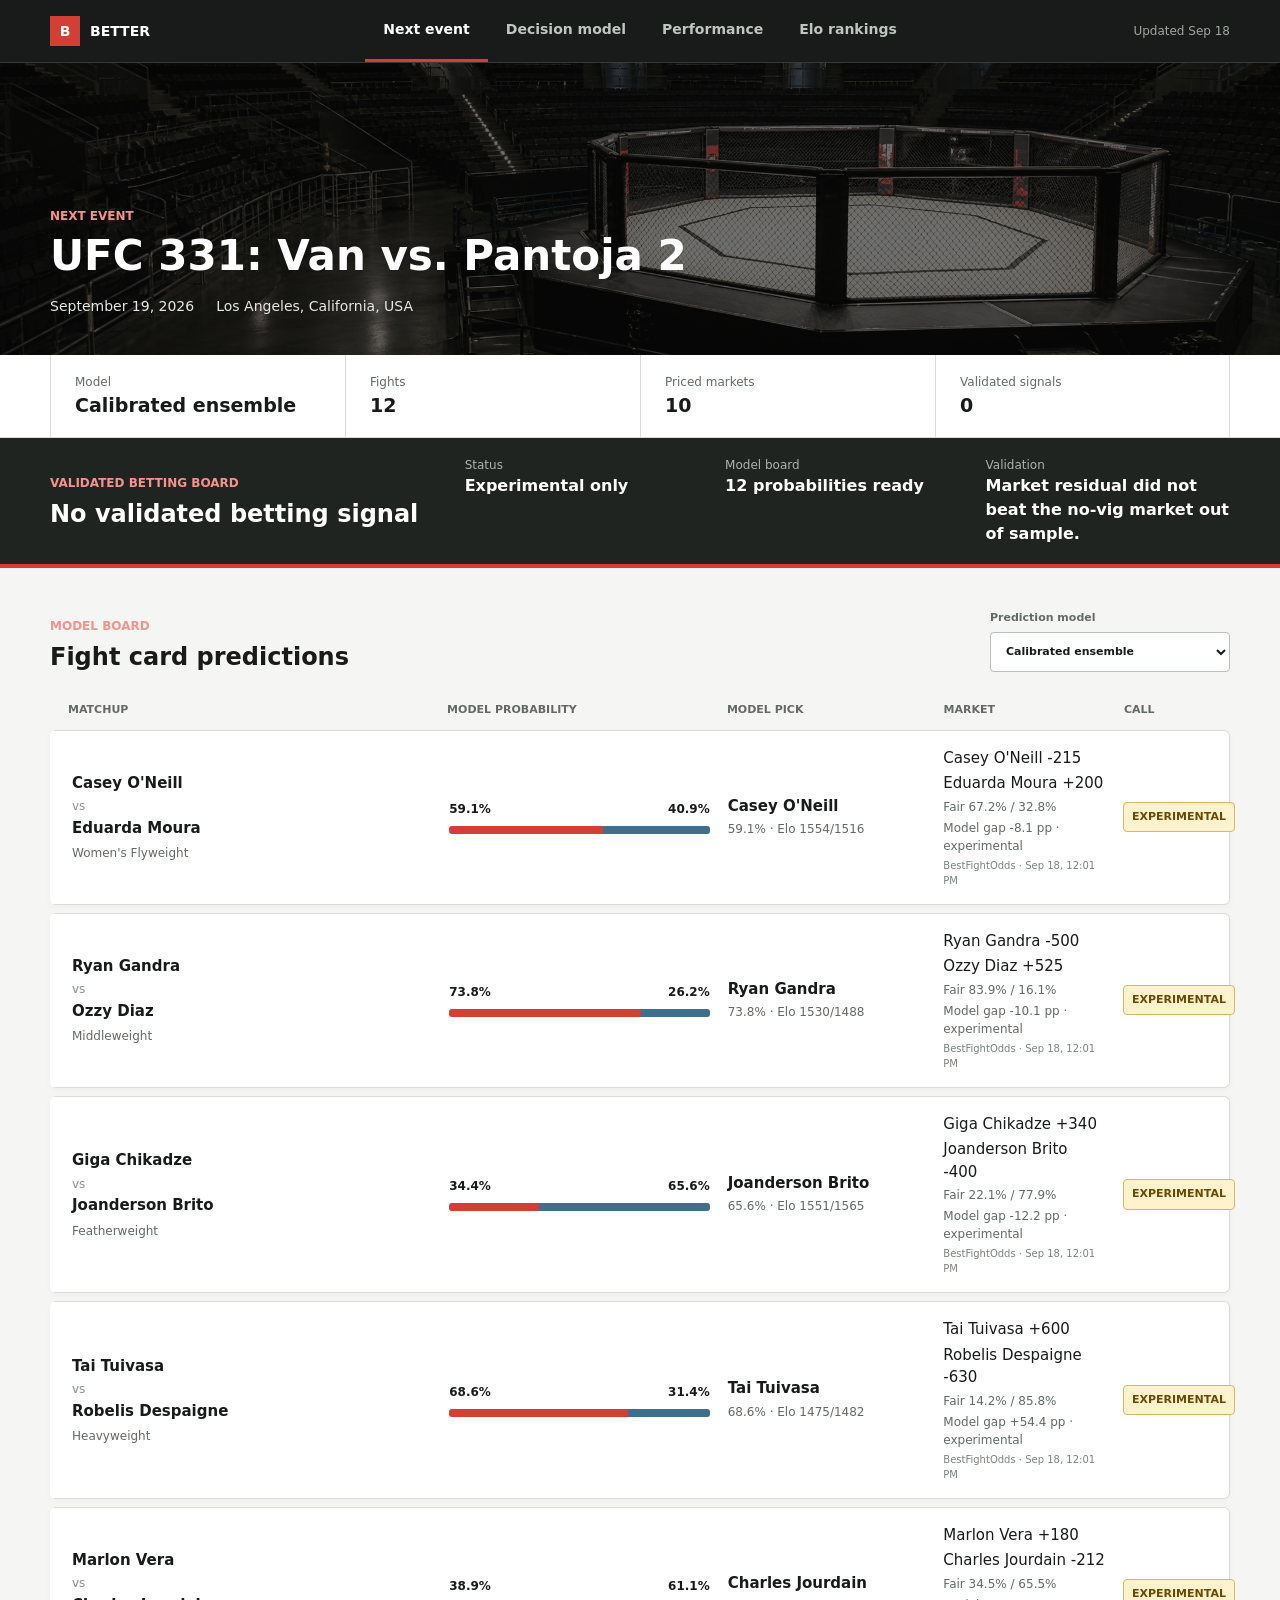
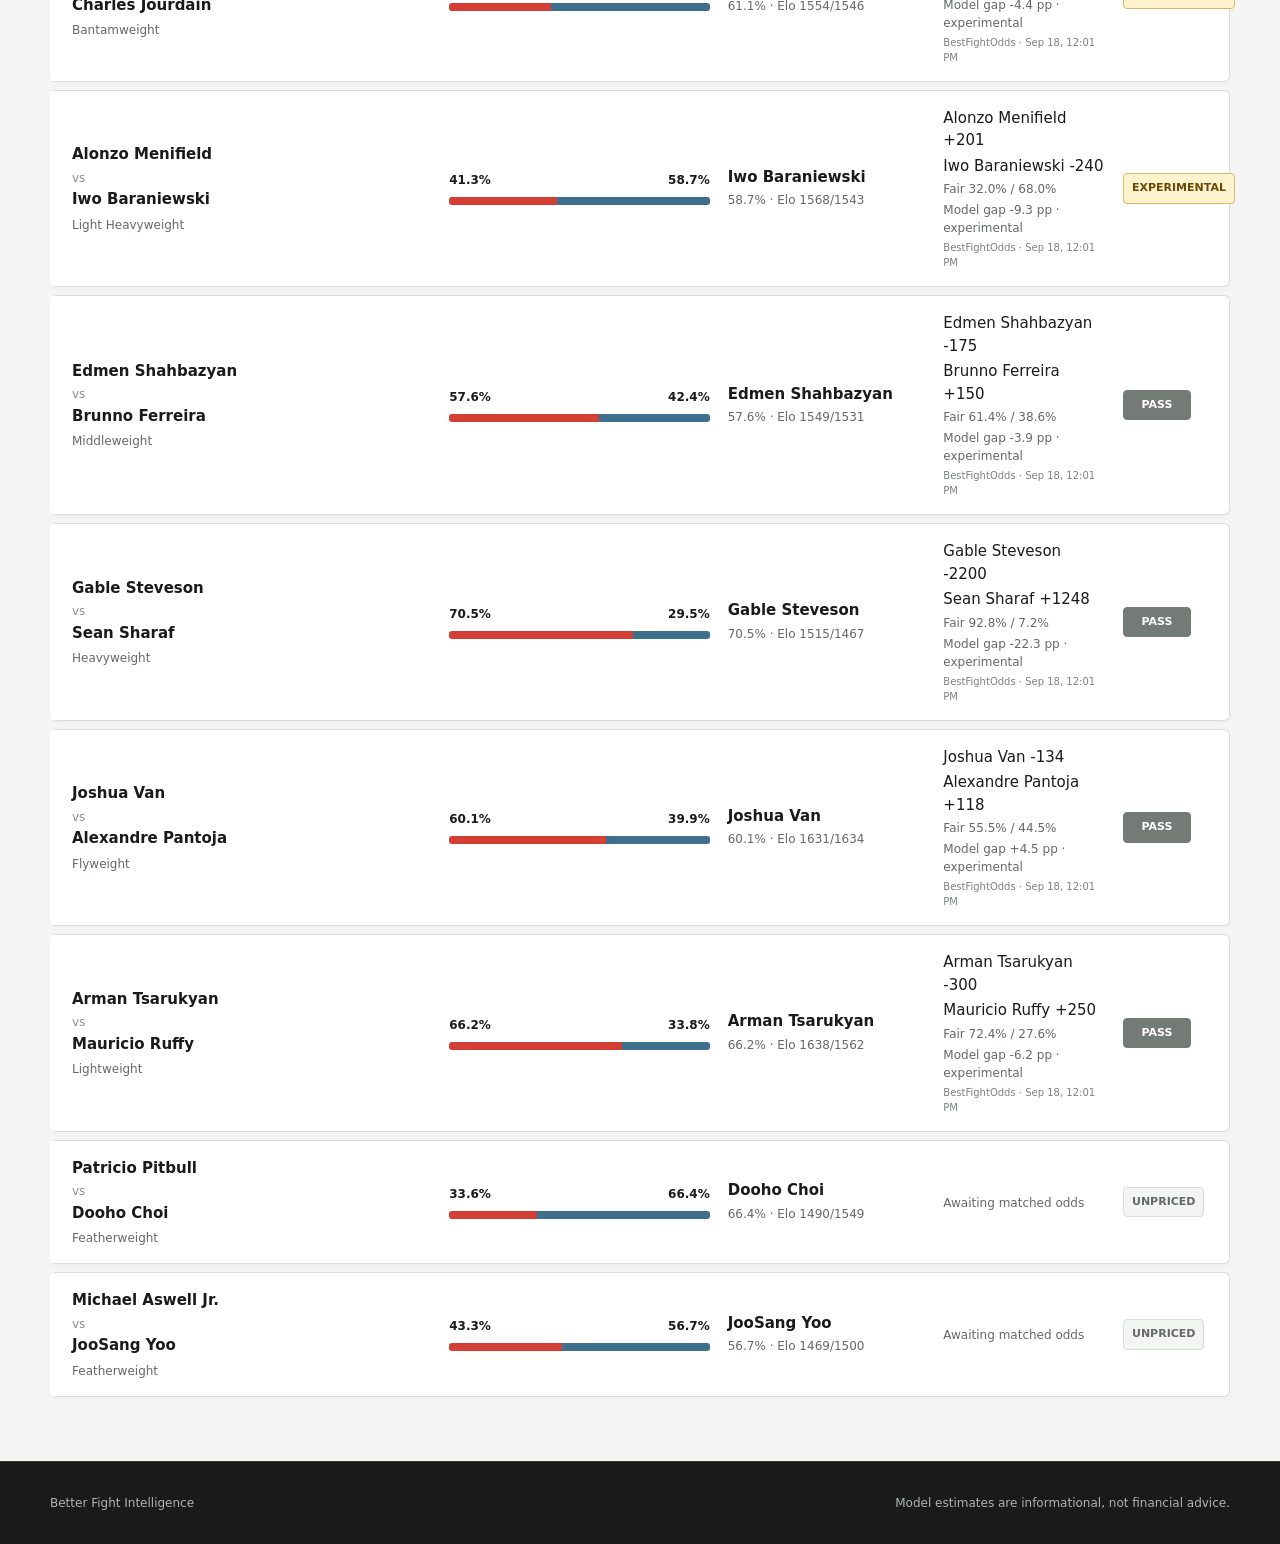
==== commit 10d5ba9e: "Rebuild decision outcome model" ====
--- a/site/index.html
+++ b/site/index.html
@@ -18,7 +18,7 @@
       </a>
       <nav class="primary-nav" aria-label="Primary navigation">
         <a class="active" href="index.html">Next event</a>
-        <a href="method.html">Fight method</a>
+        <a href="method.html">Decision model</a>
         <a href="performance.html">Performance</a>
         <a href="rankings.html">Elo rankings</a>
       </nav>
--- a/site/assets/styles.css
+++ b/site/assets/styles.css
@@ -478,11 +478,31 @@
 .method-ko_tko { background: var(--red); }
 .method-submission { background: var(--teal); }
 .method-decision { background: var(--blue); }
+.method-not_decision { background: var(--red); }
 .method-nc { background: #737a75; }
 .method-warning { margin: 24px 0 0; padding: 11px 13px; border-left: 3px solid var(--amber); color: #654b13; background: #fff7df; font-size: 13px; }
 .method-limitations { margin-top: 20px; padding: 20px 22px; border: 1px solid var(--line); border-radius: 6px; color: var(--muted); background: #f8f9f8; font-size: 13px; }
 .method-limitations strong { color: var(--ink); }
 .method-limitations p { margin: 8px 0 0; }
+.method-performance { margin-top: 44px; }
+.method-performance-copy { max-width: 720px; margin: -6px 0 20px; color: var(--muted); }
+.method-metric-grid { display: grid; grid-template-columns: repeat(5, 1fr); margin-bottom: 20px; border: 1px solid var(--line); border-radius: 6px; overflow: hidden; background: #fff; }
+.method-metric { min-height: 82px; display: grid; align-content: center; gap: 5px; padding: 12px 14px; border-right: 1px solid var(--line); }
+.method-metric:last-child { border-right: 0; }
+.method-metric span { color: var(--muted); font-size: 10px; font-weight: 750; text-transform: uppercase; }
+.method-metric strong { font-size: 20px; font-variant-numeric: tabular-nums; }
+.method-history-wrap { max-height: 660px; overflow: auto; }
+.method-history-table { min-width: 960px; }
+.method-history-table td { height: 66px; }
+.method-forecast { color: var(--muted); font-size: 12px; white-space: nowrap; }
+.method-outcome { display: inline-flex; padding: 5px 7px; border-radius: 3px; font-size: 11px; font-weight: 800; white-space: nowrap; }
+.actual-ko_tko { color: #8e2018; background: #fde8e6; }
+.actual-submission { color: #0b605b; background: #e3f3f1; }
+.actual-decision { color: #315c73; background: #e8f1f5; }
+.actual-not_decision { color: #8e2018; background: #fde8e6; }
+.actual-nc { color: #4a514d; background: #e8ebe8; }
+.method-correct { color: #0b605b; background: #e3f3f1; }
+.method-miss { color: #7a312a; background: #f9e6e3; }
 
 @media (max-width: 900px) {
   .nav-shell { grid-template-columns: auto 1fr; }
@@ -522,6 +542,8 @@
   .ranking-stat { min-width: 0; padding: 18px; }
   .ranking-controls { grid-template-columns: 1fr; }
   .method-controls { grid-template-columns: 1fr; }
+  .method-metric-grid { grid-template-columns: 1fr 1fr; }
+  .method-metric:nth-child(2n) { border-right: 0; }
   .result-count { text-align: left; }
   .event-detail-header { padding: 20px 18px 14px; }
   .event-detail-summary { margin: 14px 18px; }
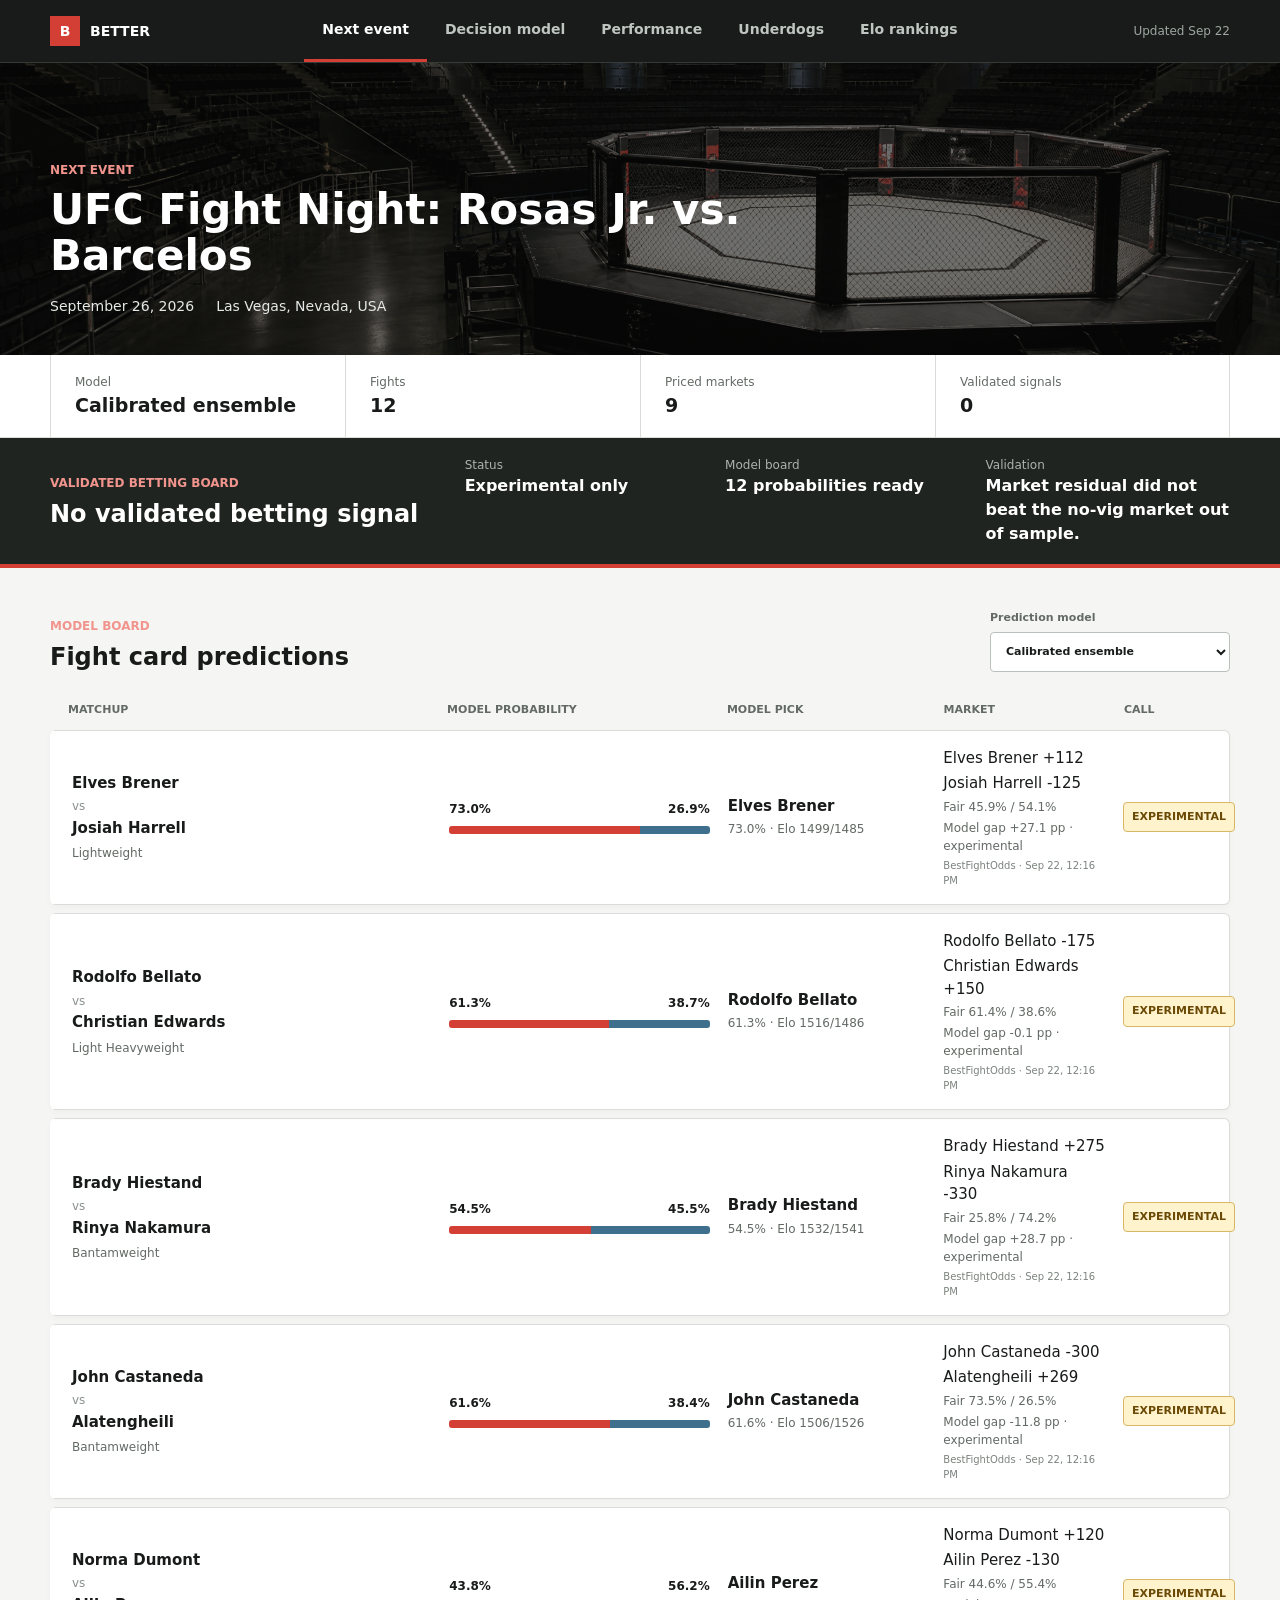
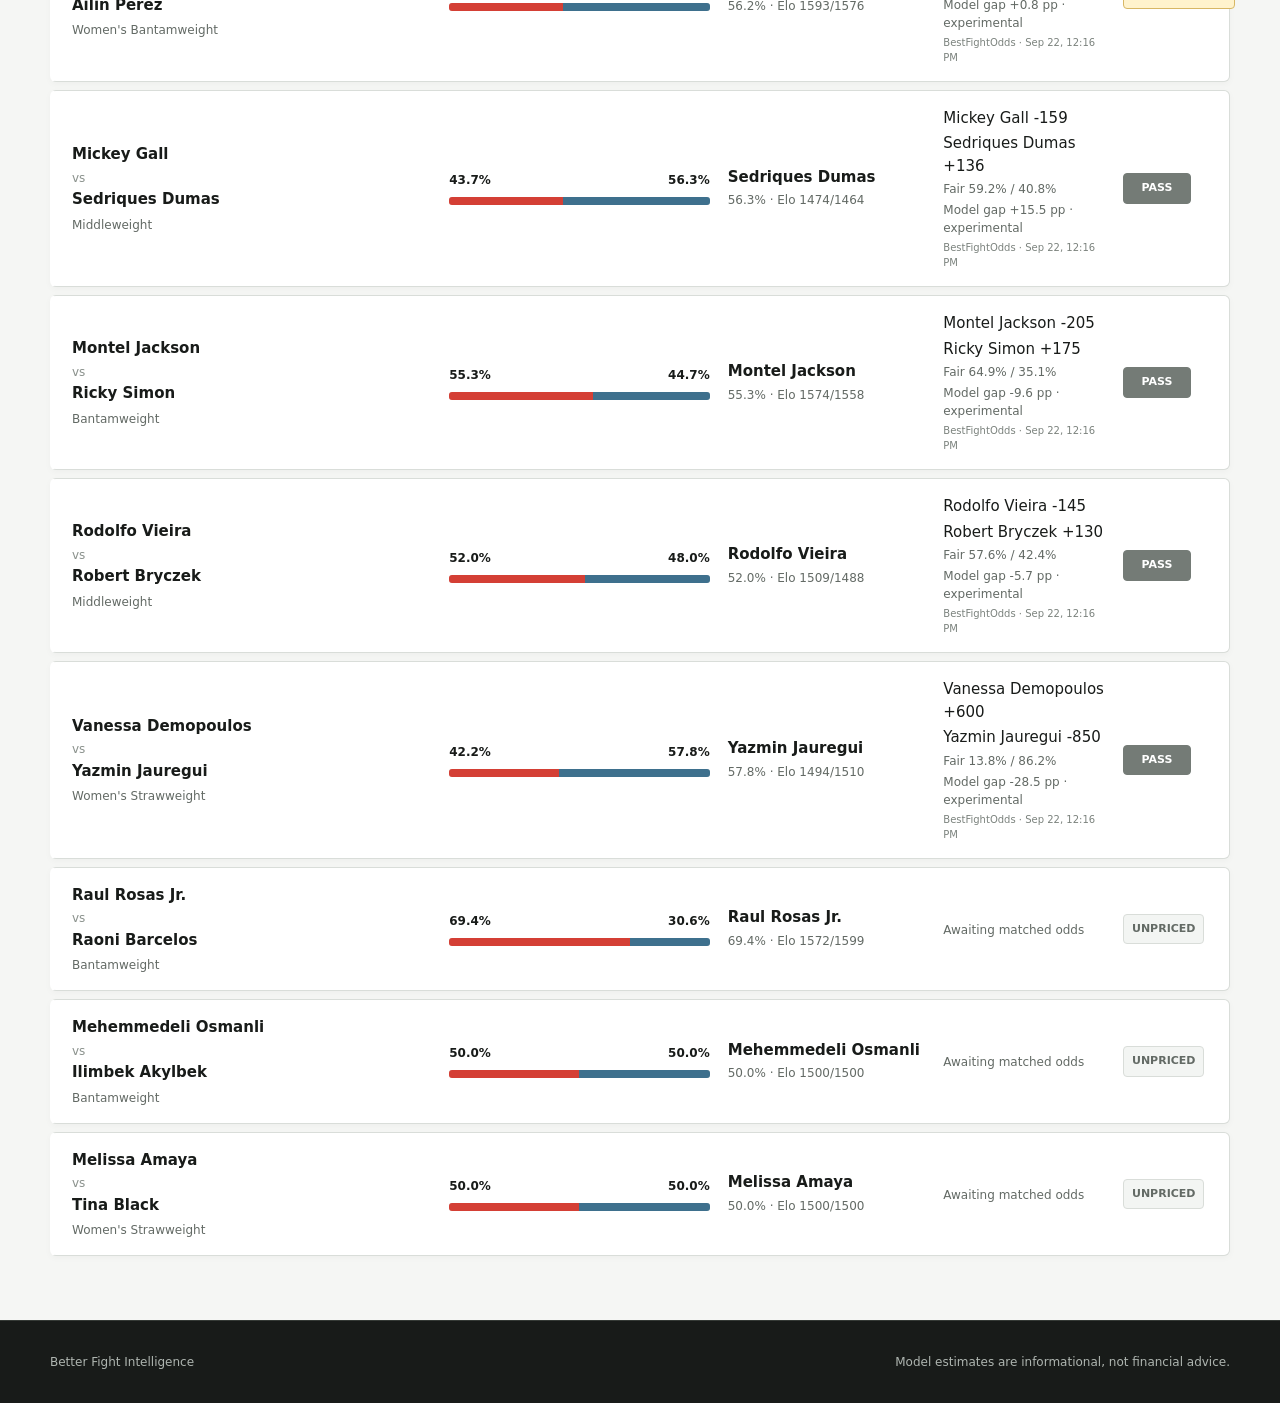
==== commit 1ea263c0: "Add historical underdog cutoff analysis" ====
--- a/site/index.html
+++ b/site/index.html
@@ -20,6 +20,7 @@
         <a class="active" href="index.html">Next event</a>
         <a href="method.html">Decision model</a>
         <a href="performance.html">Performance</a>
+        <a href="underdogs.html">Underdogs</a>
         <a href="rankings.html">Elo rankings</a>
       </nav>
       <span class="data-status" id="generated-status">Loading data</span>
